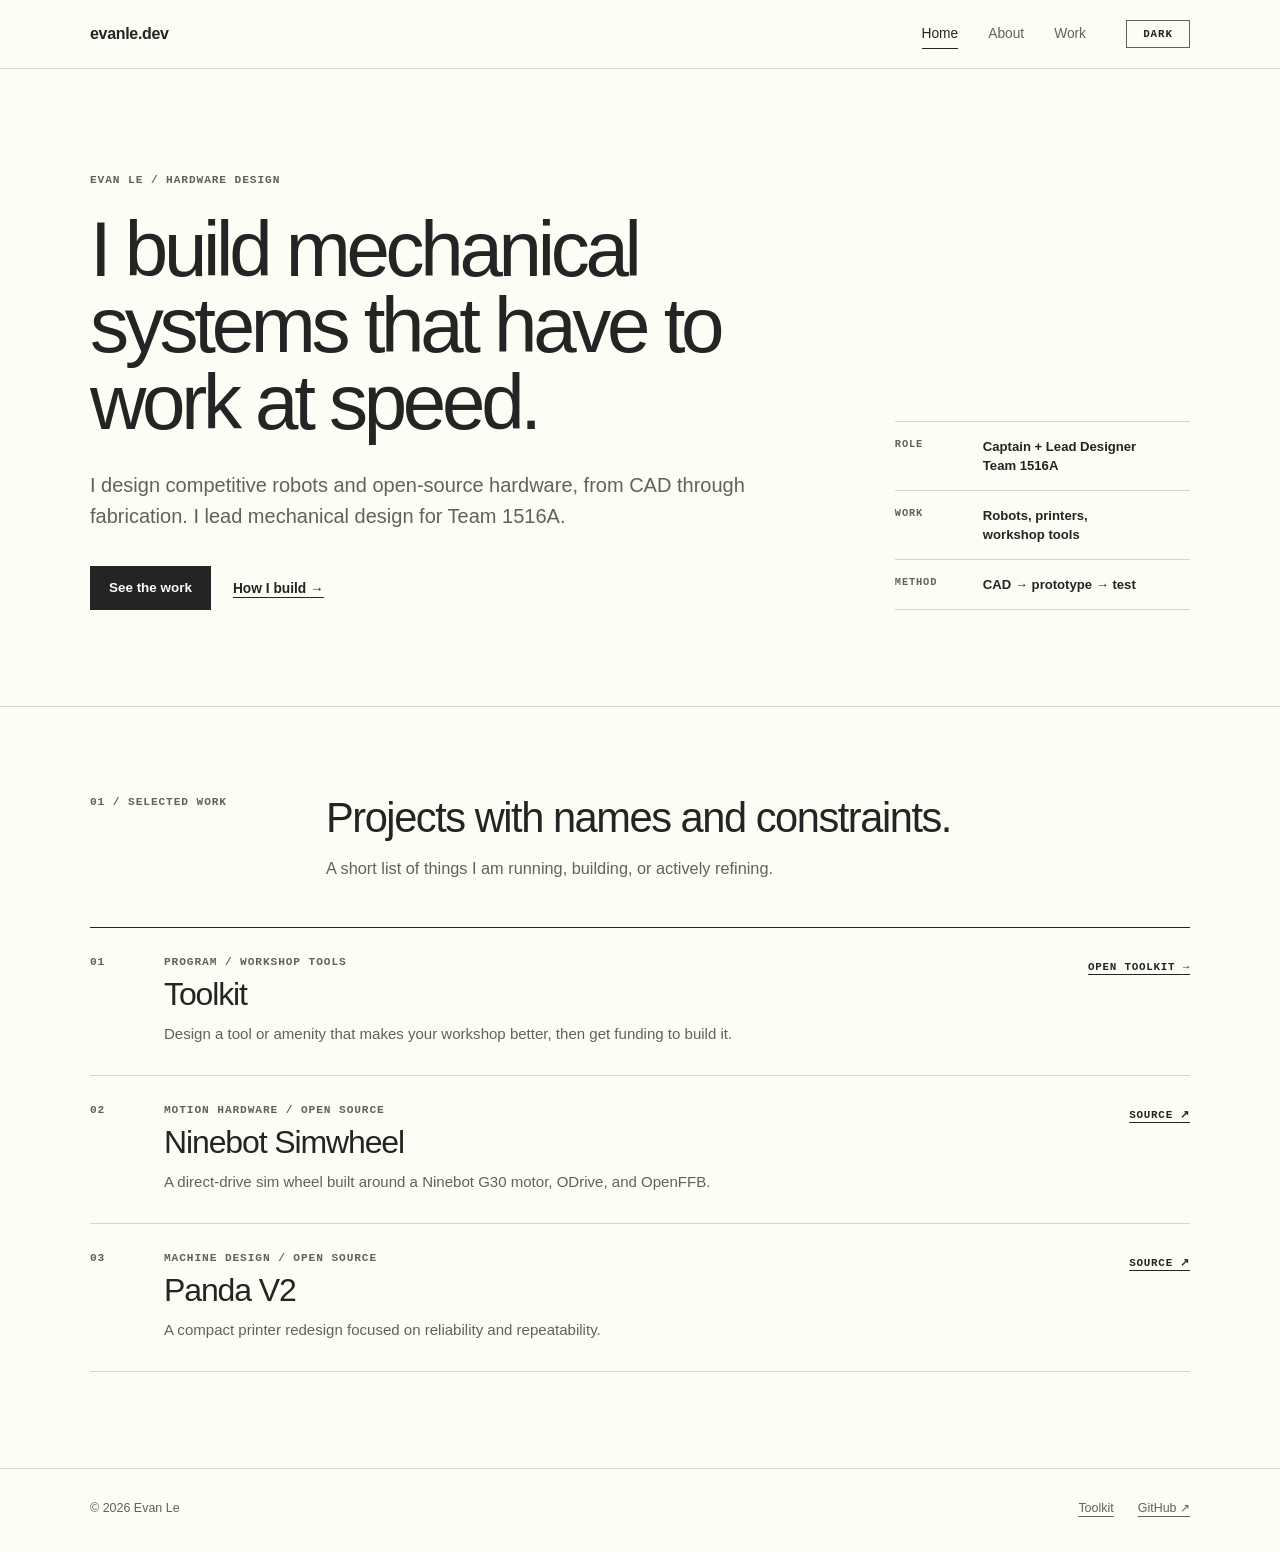
==== index.html @ 76723424 "Add Google Search Console verification tag" ====
<!DOCTYPE html>
<html lang="en">
<head>
    <meta charset="UTF-8">
    <meta name="viewport" content="width=device-width, initial-scale=1.0">
    <meta name="description" content="Evan Le designs competitive robots, open-source hardware, and machines built to work at speed.">
    <link rel="canonical" href="https://www.evanle.dev/">
    <meta property="og:type" content="website">
    <meta property="og:url" content="https://www.evanle.dev/">
    <meta property="og:title" content="Evan Le — Hardware Designer">
    <meta property="og:description" content="Evan Le designs competitive robots, open-source hardware, and machines built to work at speed.">
    <meta name="twitter:card" content="summary">
    <meta name="google-site-verification" content="cI8-tVzP51W6s22dAfChvh1UZVC5UymUAidZ-FT9Nzw">
    <title>Evan Le &mdash; Hardware Designer</title>
    <link rel="stylesheet" href="styles.css">
    <script src="theme.js"></script>
    <script type="application/ld+json">
    {
        "@context": "https://schema.org",
        "@type": "Person",
        "name": "Evan Le",
        "url": "https://www.evanle.dev/",
        "jobTitle": "Hardware Designer",
        "sameAs": ["https://github.com/lolwutboi987"]
    }
    </script>
</head>
<body class="portfolio-site">
    <a class="skip-link" href="#main-content">Skip to content</a>

    <nav class="navbar" aria-label="Primary navigation">
        <div class="nav-container">
            <a href="index.html" class="logo">evanle.dev</a>
            <ul class="nav-menu">
                <li><a href="index.html" class="active" aria-current="page">Home</a></li>
                <li><a href="about.html">About</a></li>
                <li><a href="showcase.html">Work</a></li>
            </ul>
            <button id="theme-toggle" type="button" aria-label="Dark mode" aria-pressed="false">Dark</button>
        </div>
    </nav>

    <main id="main-content">
        <section class="hero hero--home">
            <div class="container hero-grid">
                <div class="hero-copy">
                    <p class="kicker">Evan Le / Hardware design</p>
                    <h1>I build mechanical systems that have to work at speed.</h1>
                    <p class="hero-text">I design competitive robots and open-source hardware, from CAD through fabrication. I lead mechanical design for Team 1516A.</p>
                    <div class="cta-buttons">
                        <a href="showcase.html" class="btn btn-primary">See the work</a>
                        <a href="about.html" class="text-link">How I build <span aria-hidden="true">&rarr;</span></a>
                    </div>
                </div>

                <dl class="build-brief" aria-label="Current work">
                    <div>
                        <dt>Role</dt>
                        <dd>Captain + Lead Designer<br>Team 1516A</dd>
                    </div>
                    <div>
                        <dt>Work</dt>
                        <dd>Robots, printers,<br>workshop tools</dd>
                    </div>
                    <div>
                        <dt>Method</dt>
                        <dd>CAD &rarr; prototype &rarr; test</dd>
                    </div>
                </dl>
            </div>
        </section>

        <section class="site-section" aria-labelledby="selected-work-title">
            <div class="container">
                <header class="section-heading">
                    <p class="section-number">01 / Selected work</p>
                    <div>
                        <h2 id="selected-work-title">Projects with names and constraints.</h2>
                        <p>A short list of things I am running, building, or actively refining.</p>
                    </div>
                </header>

                <div class="work-list">
                    <article class="work-row">
                        <p class="work-index" aria-hidden="true">01</p>
                        <div class="work-summary">
                            <p class="work-meta">Program / Workshop tools</p>
                            <h3><a href="toolkit/">Toolkit</a></h3>
                            <p>Design a tool or amenity that makes your workshop better, then get funding to build it.</p>
                        </div>
                        <a class="project-link" href="toolkit/">Open Toolkit <span aria-hidden="true">&rarr;</span></a>
                    </article>

                    <article class="work-row">
                        <p class="work-index" aria-hidden="true">02</p>
                        <div class="work-summary">
                            <p class="work-meta">Motion hardware / Open source</p>
                            <h3><a href="https://github.com/lolwutboi987/Ninebot-Simwheel" target="_blank" rel="noopener noreferrer">Ninebot Simwheel</a></h3>
                            <p>A direct-drive sim wheel built around a Ninebot G30 motor, ODrive, and OpenFFB.</p>
                        </div>
                        <a class="project-link" href="https://github.com/lolwutboi987/Ninebot-Simwheel" target="_blank" rel="noopener noreferrer">Source <span aria-hidden="true">&nearr;</span></a>
                    </article>

                    <article class="work-row">
                        <p class="work-index" aria-hidden="true">03</p>
                        <div class="work-summary">
                            <p class="work-meta">Machine design / Open source</p>
                            <h3><a href="https://github.com/lolwutboi987/PANDA-V2" target="_blank" rel="noopener noreferrer">Panda V2</a></h3>
                            <p>A compact printer redesign focused on reliability and repeatability.</p>
                        </div>
                        <a class="project-link" href="https://github.com/lolwutboi987/PANDA-V2" target="_blank" rel="noopener noreferrer">Source <span aria-hidden="true">&nearr;</span></a>
                    </article>
                </div>
            </div>
        </section>

    </main>

    <footer class="site-footer">
        <div class="container">
            <p>&copy; 2026 Evan Le</p>
            <nav class="footer-links" aria-label="Footer navigation">
                <a href="toolkit/">Toolkit</a>
                <a href="https://github.com/lolwutboi987" target="_blank" rel="noopener noreferrer">GitHub <span aria-hidden="true">&nearr;</span></a>
            </nav>
        </div>
    </footer>
</body>
</html>
---- styles.css ----
/* Standalone tools relied on this neutral reset from the original stylesheet. */
*,
*::before,
*::after {
    margin: 0;
    padding: 0;
    box-sizing: border-box;
}

/* Portfolio styles are scoped so standalone tools can keep their own interface. */
.portfolio-site {
    --page-bg: #fdfdf5;
    --ink: #242424;
    --muted: #62625c;
    --rule: #d6d6ca;
    --panel: #f4f4e9;
    --inverse: #fdfdf5;
}

[data-theme="dark"] .portfolio-site {
    --page-bg: #242424;
    --ink: #fdfdf5;
    --muted: #b8b8b0;
    --rule: #4b4b47;
    --panel: #2d2d2b;
    --inverse: #242424;
}

.portfolio-site,
.portfolio-site *,
.portfolio-site *::before,
.portfolio-site *::after {
    box-sizing: border-box;
}

body.portfolio-site {
    min-height: 100vh;
    margin: 0;
    display: flex;
    flex-direction: column;
    color: var(--ink);
    background: var(--page-bg);
    font-family: "Helvetica Neue", Arial, sans-serif;
    font-size: 16px;
    line-height: 1.55;
    text-rendering: optimizeLegibility;
    transition: color 140ms linear, background-color 140ms linear;
}

.portfolio-site main {
    flex: 1;
}

.portfolio-site h1,
.portfolio-site h2,
.portfolio-site h3,
.portfolio-site p,
.portfolio-site dl,
.portfolio-site dd {
    margin: 0;
}

.portfolio-site ul {
    margin: 0;
    padding: 0;
}

.portfolio-site a {
    color: inherit;
}

.portfolio-site a:focus-visible,
.portfolio-site button:focus-visible {
    outline: 2px solid var(--ink);
    outline-offset: 4px;
}

.portfolio-site ::selection {
    color: var(--page-bg);
    background: var(--ink);
}

.portfolio-site .container,
.portfolio-site .nav-container {
    width: min(100% - 64px, 1100px);
    margin-inline: auto;
}

.portfolio-site .skip-link {
    position: fixed;
    top: 10px;
    left: 10px;
    z-index: 2000;
    padding: 8px 12px;
    color: var(--page-bg);
    background: var(--ink);
    font: 700 0.75rem/1.2 ui-monospace, "SFMono-Regular", Consolas, monospace;
    text-transform: uppercase;
    text-decoration: none;
    letter-spacing: 0.06em;
    transform: translateY(-150%);
}

.portfolio-site .skip-link:focus {
    transform: translateY(0);
}

.portfolio-site .navbar {
    position: sticky;
    top: 0;
    z-index: 1000;
    color: var(--ink);
    background: var(--page-bg);
    border-bottom: 1px solid var(--rule);
    transition: color 140ms linear, background-color 140ms linear, border-color 140ms linear;
}

.portfolio-site .nav-container {
    min-height: 68px;
    display: grid;
    grid-template-columns: 1fr auto auto;
    align-items: center;
    gap: 40px;
}

.portfolio-site .logo {
    width: max-content;
    font-size: 1rem;
    font-weight: 700;
    letter-spacing: -0.02em;
    text-decoration: none;
}

.portfolio-site .nav-menu {
    display: flex;
    align-items: center;
    gap: 30px;
    list-style: none;
}

.portfolio-site .nav-menu a {
    display: block;
    padding: 4px 0;
    color: var(--muted);
    font-size: 0.86rem;
    text-decoration: none;
    border-bottom: 1px solid transparent;
    transition: color 120ms linear, border-color 120ms linear;
}

.portfolio-site .nav-menu a:hover,
.portfolio-site .nav-menu a.active {
    color: var(--ink);
    border-color: var(--ink);
}

.portfolio-site #theme-toggle {
    min-width: 64px;
    padding: 8px 10px;
    color: var(--ink);
    background: transparent;
    border: 1px solid var(--muted);
    border-radius: 0;
    cursor: pointer;
    font: 700 0.68rem/1 ui-monospace, "SFMono-Regular", Consolas, monospace;
    letter-spacing: 0.08em;
    text-transform: uppercase;
    transition: color 120ms linear, background-color 120ms linear, border-color 120ms linear;
}

.portfolio-site #theme-toggle:hover {
    background: var(--panel);
    border-color: var(--ink);
}

.portfolio-site #theme-toggle[aria-pressed="true"] {
    color: var(--inverse);
    background: var(--ink);
    border-color: var(--ink);
}

.portfolio-site .hero {
    border-bottom: 1px solid var(--rule);
}

.portfolio-site .hero--home {
    padding: 104px 0 96px;
}

.portfolio-site .hero--page {
    padding: 76px 0 70px;
}

.portfolio-site .hero-grid {
    display: grid;
    grid-template-columns: minmax(0, 1.7fr) minmax(250px, 0.7fr);
    align-items: end;
    gap: 88px;
}

.portfolio-site .kicker,
.portfolio-site .section-number,
.portfolio-site .work-index,
.portfolio-site .work-meta {
    color: var(--muted);
    font-family: ui-monospace, "SFMono-Regular", Consolas, monospace;
    font-size: 0.7rem;
    font-weight: 700;
    line-height: 1.4;
    letter-spacing: 0.08em;
    text-transform: uppercase;
}

.portfolio-site .kicker {
    margin-bottom: 22px;
}

.portfolio-site .hero h1 {
    max-width: 900px;
    font-size: clamp(2.8rem, 6.1vw, 5.3rem);
    font-weight: 500;
    line-height: 0.98;
    letter-spacing: -0.055em;
}

.portfolio-site .hero--page h1 {
    max-width: 820px;
    font-size: clamp(2.7rem, 5.2vw, 4.6rem);
}

.portfolio-site .hero-text {
    max-width: 690px;
    margin-top: 30px;
    color: var(--muted);
    font-size: clamp(1.04rem, 1.8vw, 1.25rem);
    line-height: 1.55;
}

.portfolio-site .cta-buttons {
    margin-top: 34px;
    display: flex;
    flex-wrap: wrap;
    align-items: center;
    gap: 22px;
}

.portfolio-site .btn {
    display: inline-flex;
    min-height: 44px;
    align-items: center;
    justify-content: center;
    padding: 10px 18px;
    border: 1px solid var(--ink);
    border-radius: 0;
    font-size: 0.84rem;
    font-weight: 700;
    text-decoration: none;
    transition: color 120ms linear, background-color 120ms linear;
}

.portfolio-site .btn-primary {
    color: var(--inverse);
    background: var(--ink);
}

.portfolio-site .btn-primary:hover {
    color: var(--ink);
    background: transparent;
}

.portfolio-site .text-link,
.portfolio-site .project-link {
    width: max-content;
    font-weight: 700;
    text-underline-offset: 4px;
}

.portfolio-site .text-link {
    font-size: 0.86rem;
}

.portfolio-site .build-brief {
    border-top: 1px solid var(--rule);
}

.portfolio-site .build-brief > div {
    display: grid;
    grid-template-columns: 70px 1fr;
    gap: 18px;
    padding: 15px 0;
    border-bottom: 1px solid var(--rule);
}

.portfolio-site .build-brief dt {
    color: var(--muted);
    font: 700 0.65rem/1.5 ui-monospace, "SFMono-Regular", Consolas, monospace;
    letter-spacing: 0.08em;
    text-transform: uppercase;
}

.portfolio-site .build-brief dd {
    font-size: 0.82rem;
    font-weight: 700;
    line-height: 1.45;
}

.portfolio-site .site-section {
    padding: 88px 0 96px;
    border-bottom: 1px solid var(--rule);
}

.portfolio-site .site-section--compact {
    padding-block: 64px 70px;
}

.portfolio-site .section-heading,
.portfolio-site .content-grid {
    display: grid;
    grid-template-columns: 180px minmax(0, 1fr);
    gap: 56px;
}

.portfolio-site .section-heading {
    align-items: start;
    margin-bottom: 46px;
}

.portfolio-site .section-heading--compact {
    margin-bottom: 26px;
}

.portfolio-site .section-heading h2,
.portfolio-site .content-grid h2 {
    max-width: 720px;
    font-size: clamp(1.8rem, 3.5vw, 2.6rem);
    font-weight: 500;
    line-height: 1.12;
    letter-spacing: -0.035em;
}

.portfolio-site .section-heading p:not(.section-number),
.portfolio-site .prose-block p,
.portfolio-site .empty-state p {
    max-width: 680px;
    color: var(--muted);
    font-size: 1.02rem;
}

.portfolio-site .section-heading h2 + p,
.portfolio-site .prose-block h2 + p,
.portfolio-site .empty-state h2 + p {
    margin-top: 14px;
}

.portfolio-site .section-heading .text-link,
.portfolio-site .empty-state .text-link {
    display: inline-block;
    margin-top: 24px;
}

.portfolio-site .work-list {
    border-top: 1px solid var(--ink);
}

.portfolio-site .work-row {
    min-height: 148px;
    padding: 27px 0 28px;
    display: grid;
    grid-template-columns: 48px minmax(0, 1fr) auto;
    align-items: start;
    gap: 26px;
    border-bottom: 1px solid var(--rule);
}

.portfolio-site .work-summary h3 {
    margin-top: 5px;
    font-size: clamp(1.45rem, 2.8vw, 2rem);
    font-weight: 500;
    line-height: 1.15;
    letter-spacing: -0.035em;
}

.portfolio-site .work-summary h3 a {
    text-decoration: none;
}

.portfolio-site .work-summary h3 a:hover {
    text-decoration: underline;
    text-decoration-thickness: 1px;
    text-underline-offset: 5px;
}

.portfolio-site .work-summary > p:last-child {
    max-width: 650px;
    margin-top: 9px;
    color: var(--muted);
    font-size: 0.94rem;
}

.portfolio-site .project-link {
    margin-top: 4px;
    font-family: ui-monospace, "SFMono-Regular", Consolas, monospace;
    font-size: 0.68rem;
    letter-spacing: 0.07em;
    text-transform: uppercase;
}

.portfolio-site .index-footer {
    margin-top: 30px;
    text-align: right;
}

.portfolio-site .prose-block p + p {
    margin-top: 18px;
}

.portfolio-site .capability-list {
    margin-top: 28px;
    border-top: 1px solid var(--ink);
}

.portfolio-site .capability-list > div {
    padding: 20px 0;
    display: grid;
    grid-template-columns: minmax(180px, 0.8fr) minmax(0, 1fr);
    gap: 36px;
    border-bottom: 1px solid var(--rule);
}

.portfolio-site .capability-list dt {
    font-size: 0.9rem;
    font-weight: 700;
}

.portfolio-site .capability-list dt span {
    margin-right: 12px;
    color: var(--muted);
    font: 700 0.65rem/1 ui-monospace, "SFMono-Regular", Consolas, monospace;
}

.portfolio-site .capability-list dd {
    color: var(--muted);
    font-size: 0.93rem;
}

.portfolio-site .empty-state {
    max-width: 720px;
    padding: 30px 0 36px;
    border-top: 1px solid var(--ink);
    border-bottom: 1px solid var(--rule);
}

.portfolio-site .site-footer {
    padding: 30px 0 34px;
}

.portfolio-site .site-footer .container {
    display: flex;
    align-items: center;
    justify-content: space-between;
    gap: 24px;
}

.portfolio-site .site-footer p,
.portfolio-site .footer-links a {
    color: var(--muted);
    font-size: 0.78rem;
}

.portfolio-site .footer-links {
    display: flex;
    gap: 24px;
}

.portfolio-site .footer-links a {
    text-underline-offset: 4px;
}

@media (max-width: 760px) {
    .portfolio-site .container,
    .portfolio-site .nav-container {
        width: min(100% - 40px, 1100px);
    }

    .portfolio-site .nav-container {
        min-height: 0;
        grid-template-columns: 1fr auto;
        gap: 0;
    }

    .portfolio-site .logo,
    .portfolio-site #theme-toggle {
        margin-block: 15px;
    }

    .portfolio-site .nav-menu {
        grid-column: 1 / -1;
        order: 3;
        display: grid;
        grid-template-columns: repeat(3, 1fr);
        gap: 0;
        width: 100%;
        border-top: 1px solid var(--rule);
    }

    .portfolio-site .nav-menu li {
        text-align: center;
    }

    .portfolio-site .nav-menu a {
        padding: 11px 2px 10px;
        font-size: 0.76rem;
        border-bottom: 2px solid transparent;
    }

    .portfolio-site .hero--home,
    .portfolio-site .hero--page {
        padding: 58px 0 60px;
    }

    .portfolio-site .hero-grid {
        grid-template-columns: 1fr;
        gap: 50px;
    }

    .portfolio-site .hero h1,
    .portfolio-site .hero--page h1 {
        font-size: clamp(2.5rem, 12.3vw, 4rem);
        line-height: 1;
    }

    .portfolio-site .hero-text {
        margin-top: 24px;
        font-size: 1.03rem;
    }

    .portfolio-site .build-brief {
        max-width: 420px;
    }

    .portfolio-site .site-section,
    .portfolio-site .site-section--compact {
        padding: 56px 0 62px;
    }

    .portfolio-site .section-heading,
    .portfolio-site .content-grid {
        grid-template-columns: 1fr;
        gap: 22px;
    }

    .portfolio-site .section-heading {
        margin-bottom: 34px;
    }

    .portfolio-site .section-heading--compact {
        margin-bottom: 22px;
    }

    .portfolio-site .work-row {
        grid-template-columns: 30px minmax(0, 1fr);
        gap: 14px;
    }

    .portfolio-site .work-row .project-link {
        grid-column: 2;
        margin-top: 10px;
    }

    .portfolio-site .capability-list > div {
        grid-template-columns: 1fr;
        gap: 8px;
    }

    .portfolio-site .index-footer {
        text-align: left;
    }
}

@media (max-width: 420px) {
    .portfolio-site .container,
    .portfolio-site .nav-container {
        width: min(100% - 32px, 1100px);
    }

    .portfolio-site .nav-menu a {
        font-size: 0.7rem;
    }

    .portfolio-site .cta-buttons {
        align-items: flex-start;
        flex-direction: column;
    }

    .portfolio-site .site-footer .container {
        align-items: flex-start;
        flex-direction: column;
    }
}

@media (prefers-reduced-motion: reduce) {
    body.portfolio-site,
    .portfolio-site .navbar,
    .portfolio-site .nav-menu a,
    .portfolio-site #theme-toggle,
    .portfolio-site .btn,
    .portfolio-site .work-row {
        transition: none;
    }
}
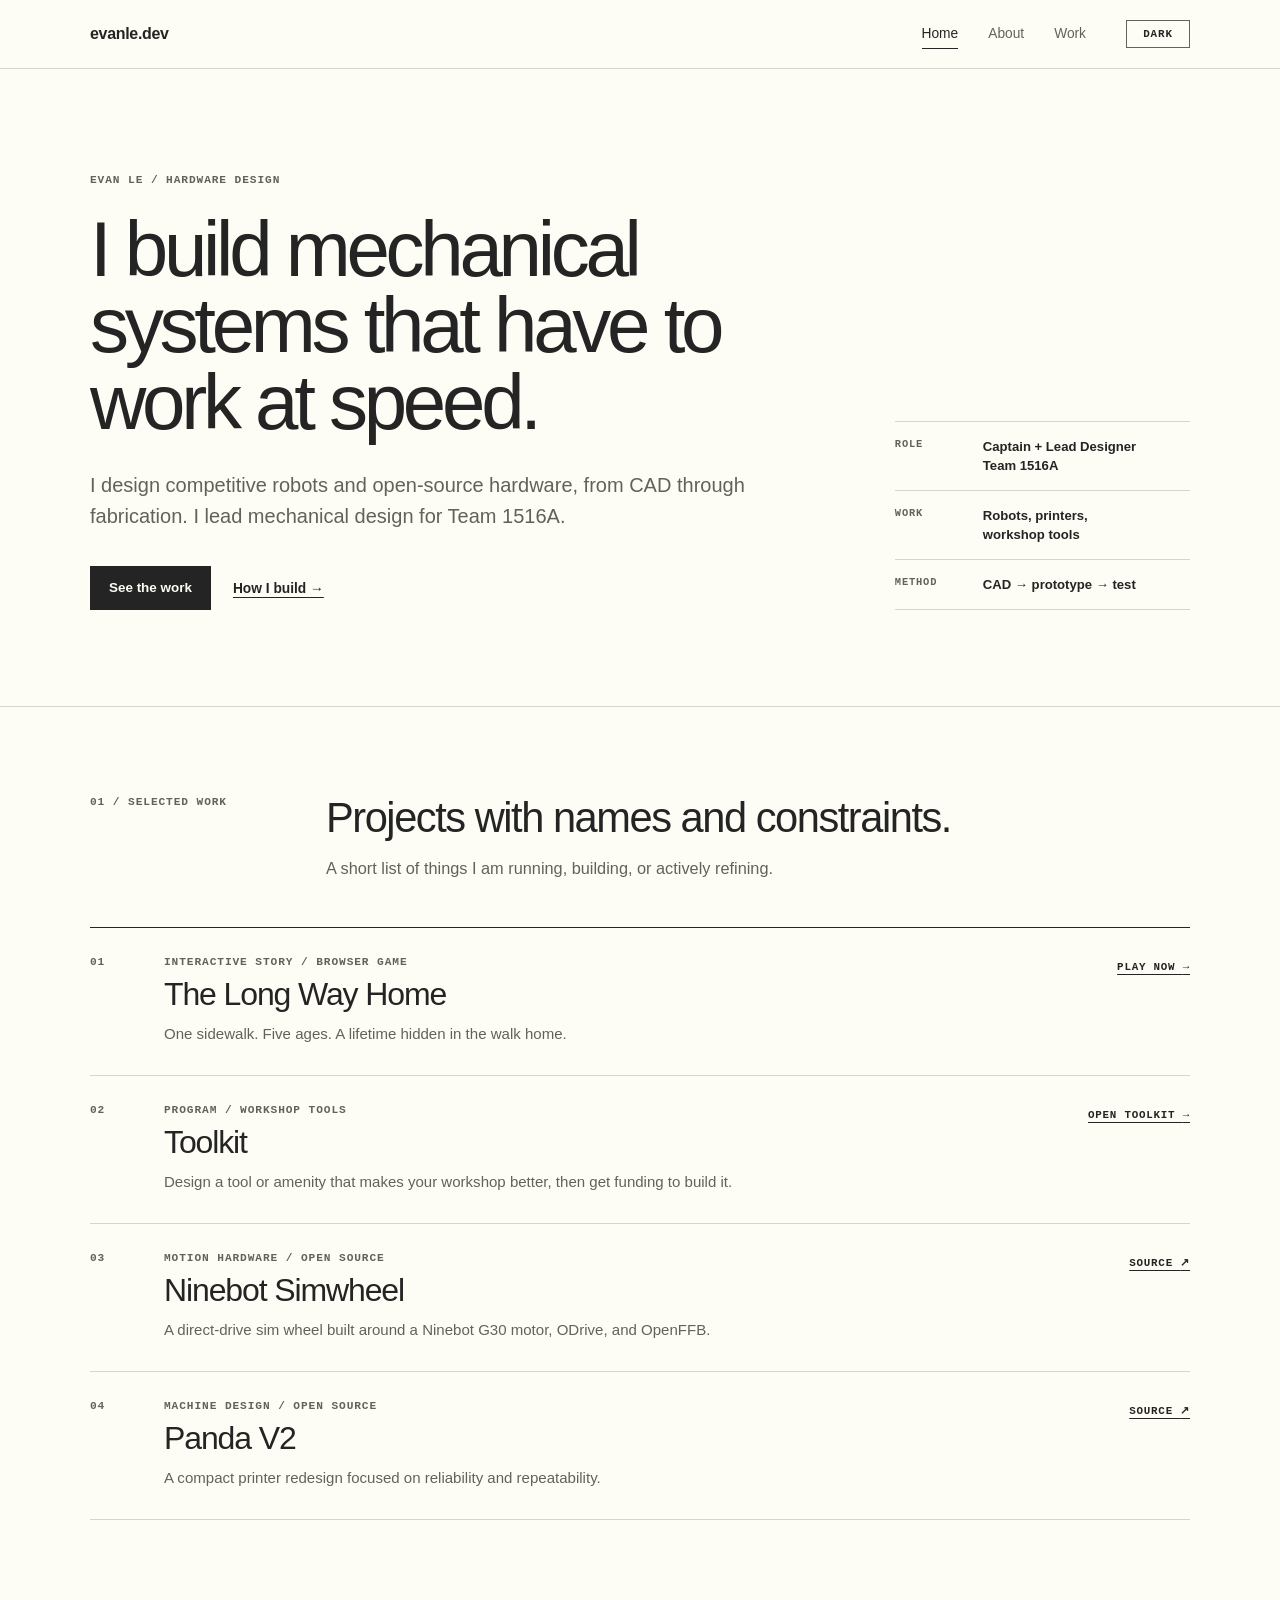
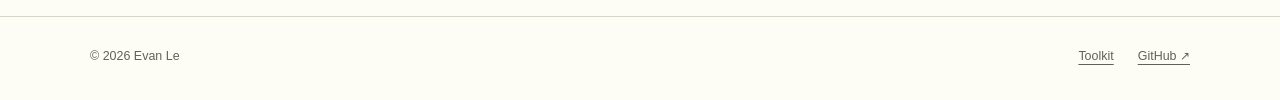
==== commit 2681dbf1: "Add The Long Way Home interactive story" ====
--- a/index.html
+++ b/index.html
@@ -84,6 +84,16 @@
                     <article class="work-row">
                         <p class="work-index" aria-hidden="true">01</p>
                         <div class="work-summary">
+                            <p class="work-meta">Interactive story / Browser game</p>
+                            <h3><a href="walk/">The Long Way Home</a></h3>
+                            <p>One sidewalk. Five ages. A lifetime hidden in the walk home.</p>
+                        </div>
+                        <a class="project-link" href="walk/">Play now <span aria-hidden="true">&rarr;</span></a>
+                    </article>
+
+                    <article class="work-row">
+                        <p class="work-index" aria-hidden="true">02</p>
+                        <div class="work-summary">
                             <p class="work-meta">Program / Workshop tools</p>
                             <h3><a href="toolkit/">Toolkit</a></h3>
                             <p>Design a tool or amenity that makes your workshop better, then get funding to build it.</p>
@@ -92,7 +102,7 @@
                     </article>
 
                     <article class="work-row">
-                        <p class="work-index" aria-hidden="true">02</p>
+                        <p class="work-index" aria-hidden="true">03</p>
                         <div class="work-summary">
                             <p class="work-meta">Motion hardware / Open source</p>
                             <h3><a href="https://github.com/lolwutboi987/Ninebot-Simwheel" target="_blank" rel="noopener noreferrer">Ninebot Simwheel</a></h3>
@@ -102,7 +112,7 @@
                     </article>
 
                     <article class="work-row">
-                        <p class="work-index" aria-hidden="true">03</p>
+                        <p class="work-index" aria-hidden="true">04</p>
                         <div class="work-summary">
                             <p class="work-meta">Machine design / Open source</p>
                             <h3><a href="https://github.com/lolwutboi987/PANDA-V2" target="_blank" rel="noopener noreferrer">Panda V2</a></h3>
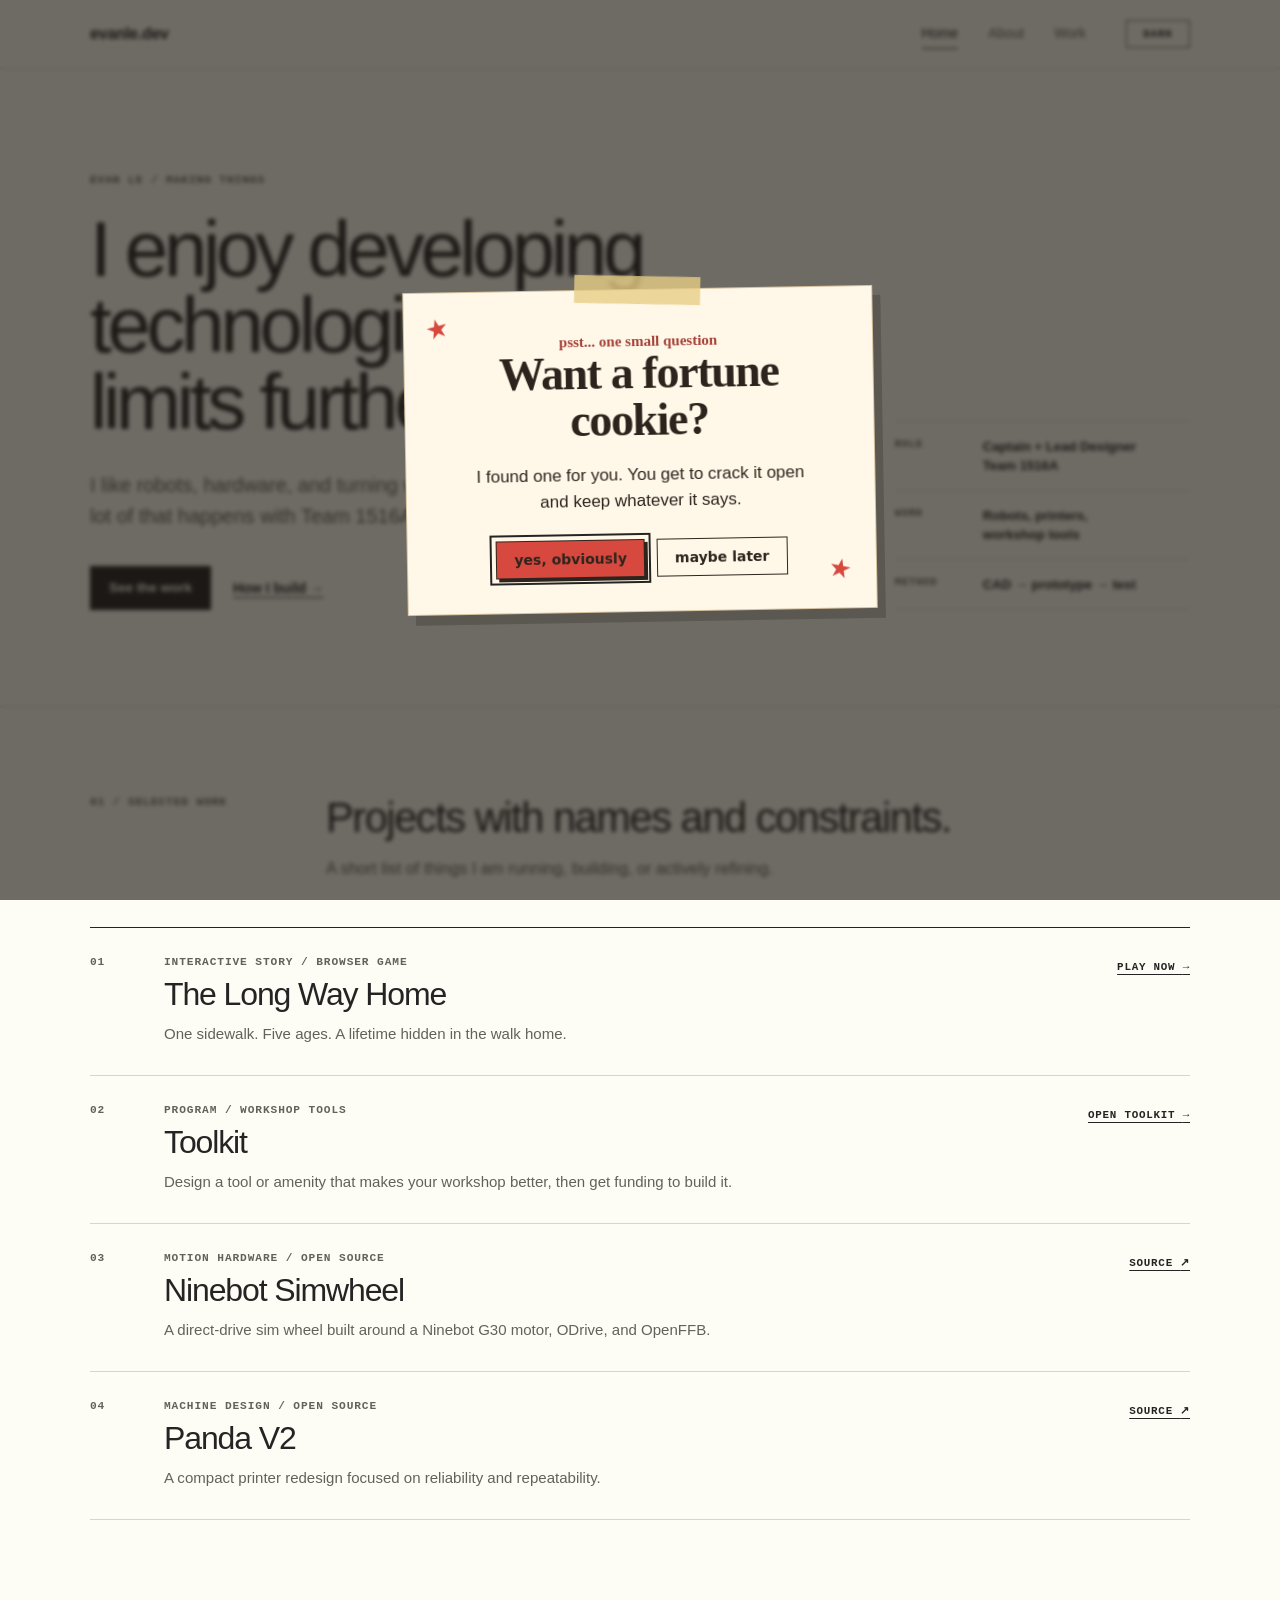
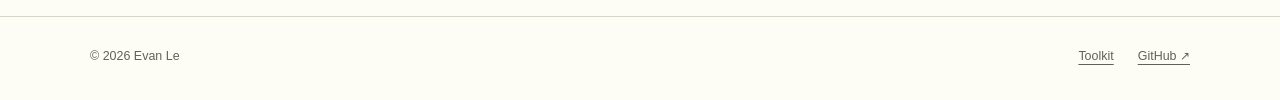
==== commit 27597366: "Add scrapbook fortune cookie" ====
--- a/index.html
+++ b/index.html
@@ -3,17 +3,19 @@
 <head>
     <meta charset="UTF-8">
     <meta name="viewport" content="width=device-width, initial-scale=1.0">
-    <meta name="description" content="Evan Le designs competitive robots, open-source hardware, and machines built to work at speed.">
+    <meta name="description" content="Evan Le enjoys developing technologies, building robots, and seeing how far an idea can go.">
     <link rel="canonical" href="https://www.evanle.dev/">
     <meta property="og:type" content="website">
     <meta property="og:url" content="https://www.evanle.dev/">
     <meta property="og:title" content="Evan Le — Hardware Designer">
-    <meta property="og:description" content="Evan Le designs competitive robots, open-source hardware, and machines built to work at speed.">
+    <meta property="og:description" content="Evan Le enjoys developing technologies, building robots, and seeing how far an idea can go.">
     <meta name="twitter:card" content="summary">
     <meta name="google-site-verification" content="cI8-tVzP51W6s22dAfChvh1UZVC5UymUAidZ-FT9Nzw">
     <title>Evan Le &mdash; Hardware Designer</title>
     <link rel="stylesheet" href="styles.css">
+    <link rel="stylesheet" href="fortune-invite.css">
     <script src="theme.js"></script>
+    <script src="fortune-invite.js" defer></script>
     <script type="application/ld+json">
     {
         "@context": "https://schema.org",
@@ -44,9 +46,9 @@
         <section class="hero hero--home">
             <div class="container hero-grid">
                 <div class="hero-copy">
-                    <p class="kicker">Evan Le / Hardware design</p>
-                    <h1>I build mechanical systems that have to work at speed.</h1>
-                    <p class="hero-text">I design competitive robots and open-source hardware, from CAD through fabrication. I lead mechanical design for Team 1516A.</p>
+                    <p class="kicker">Evan Le / making things</p>
+                    <h1>I enjoy developing technologies that push limits further.</h1>
+                    <p class="hero-text">I like robots, hardware, and turning weird ideas into real things. Right now, a lot of that happens with Team 1516A.</p>
                     <div class="cta-buttons">
                         <a href="showcase.html" class="btn btn-primary">See the work</a>
                         <a href="about.html" class="text-link">How I build <span aria-hidden="true">&rarr;</span></a>
@@ -135,5 +137,18 @@
             </nav>
         </div>
     </footer>
+
+    <dialog class="fortune-invite" id="fortune-invite" aria-labelledby="fortune-invite-title">
+        <form method="dialog" class="fortune-invite__card">
+            <span class="fortune-invite__tape" aria-hidden="true"></span>
+            <p class="fortune-invite__scribble">psst... one small question</p>
+            <h2 id="fortune-invite-title">Want a fortune cookie?</h2>
+            <p>I found one for you. You get to crack it open and keep whatever it says.</p>
+            <div class="fortune-invite__actions">
+                <a class="fortune-invite__yes" href="cookie/">yes, obviously</a>
+                <button class="fortune-invite__no" value="no">maybe later</button>
+            </div>
+        </form>
+    </dialog>
 </body>
 </html>
--- a/fortune-invite.css
+++ b/fortune-invite.css
@@ -0,0 +1,19 @@
+.fortune-invite { width: min(92vw, 470px); margin: auto; padding: 0; border: 0; overflow: visible; background: transparent; color: #2d241d; }
+.fortune-invite::backdrop { background: rgba(23, 18, 14, 0.62); backdrop-filter: blur(2px); }
+.fortune-invite__card { position: relative; padding: 42px 38px 34px; border: 1px solid #d6c29f; background: #fff8e9; box-shadow: 8px 10px 0 rgba(29, 23, 17, 0.24); transform: rotate(-1deg); text-align: center; }
+.fortune-invite__card::before, .fortune-invite__card::after { position: absolute; content: "★"; color: #d7493e; font-size: 26px; }
+.fortune-invite__card::before { top: 15px; left: 22px; transform: rotate(-14deg); }
+.fortune-invite__card::after { right: 24px; bottom: 18px; transform: rotate(12deg); }
+.fortune-invite__tape { position: absolute; width: 126px; height: 28px; top: -14px; left: 50%; background: rgba(231, 206, 133, 0.78); transform: translateX(-50%) rotate(2deg); }
+.fortune-invite__scribble { margin: 0 0 8px; color: #a54138; font: 700 15px/1.2 "Comic Sans MS", "Segoe Print", cursive; }
+.fortune-invite h2 { margin: 0; font: 700 clamp(30px, 7vw, 46px)/1.02 Georgia, serif; letter-spacing: -0.03em; }
+.fortune-invite__card > p:not(.fortune-invite__scribble) { max-width: 350px; margin: 18px auto 24px; font-size: 17px; line-height: 1.55; }
+.fortune-invite__actions { display: flex; flex-wrap: wrap; justify-content: center; gap: 12px; }
+.fortune-invite__yes, .fortune-invite__no { border: 1px solid #2d241d; padding: 11px 17px; font: 700 14px/1 system-ui, sans-serif; cursor: pointer; }
+.fortune-invite__yes { background: #d7493e; color: #fffaf0; text-decoration: none; box-shadow: 3px 3px 0 #2d241d; }
+.fortune-invite__no { background: transparent; color: #2d241d; }
+@media (max-width: 520px) { .fortune-invite__card { padding: 38px 24px 28px; } }
+@media (prefers-reduced-motion: no-preference) {
+    .fortune-invite[open] .fortune-invite__card { animation: fortune-note-in 360ms ease-out both; }
+    @keyframes fortune-note-in { from { opacity: 0; transform: translateY(14px) rotate(-3deg) scale(0.96); } to { opacity: 1; transform: translateY(0) rotate(-1deg) scale(1); } }
+}
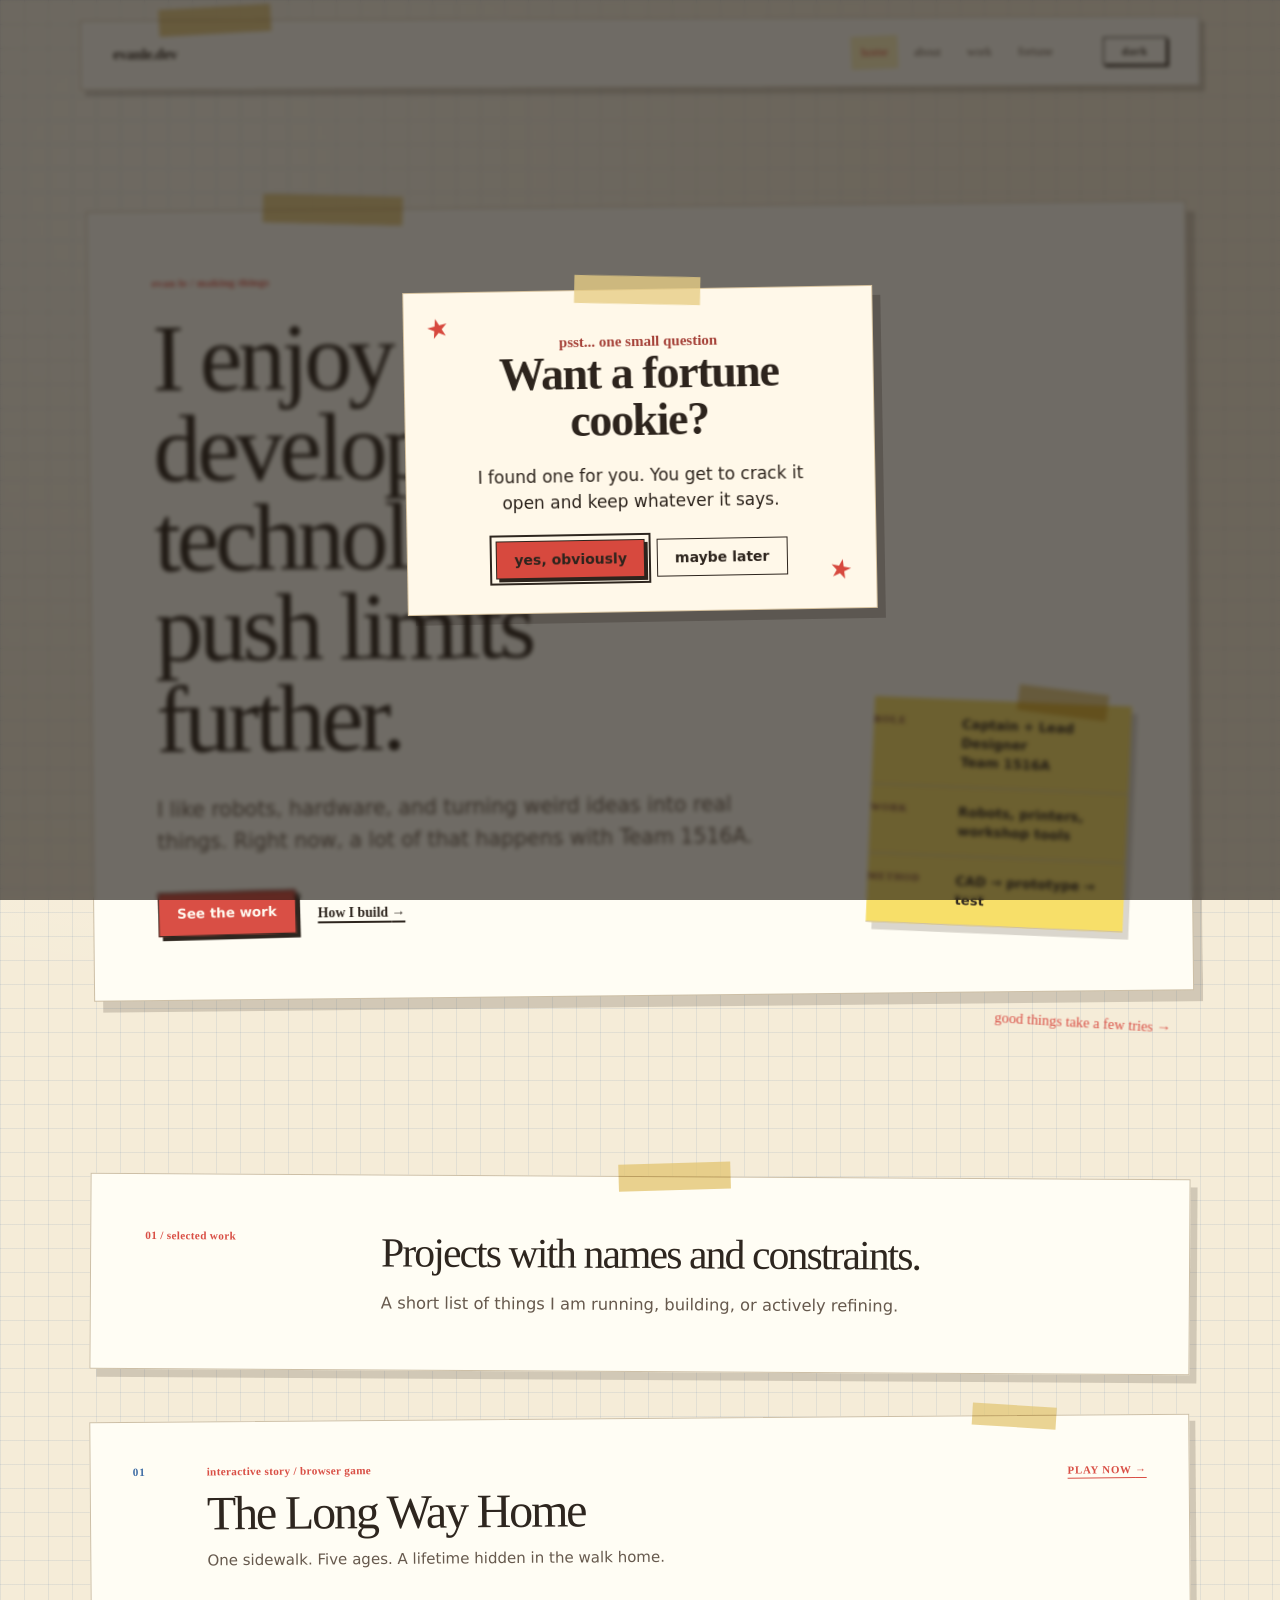
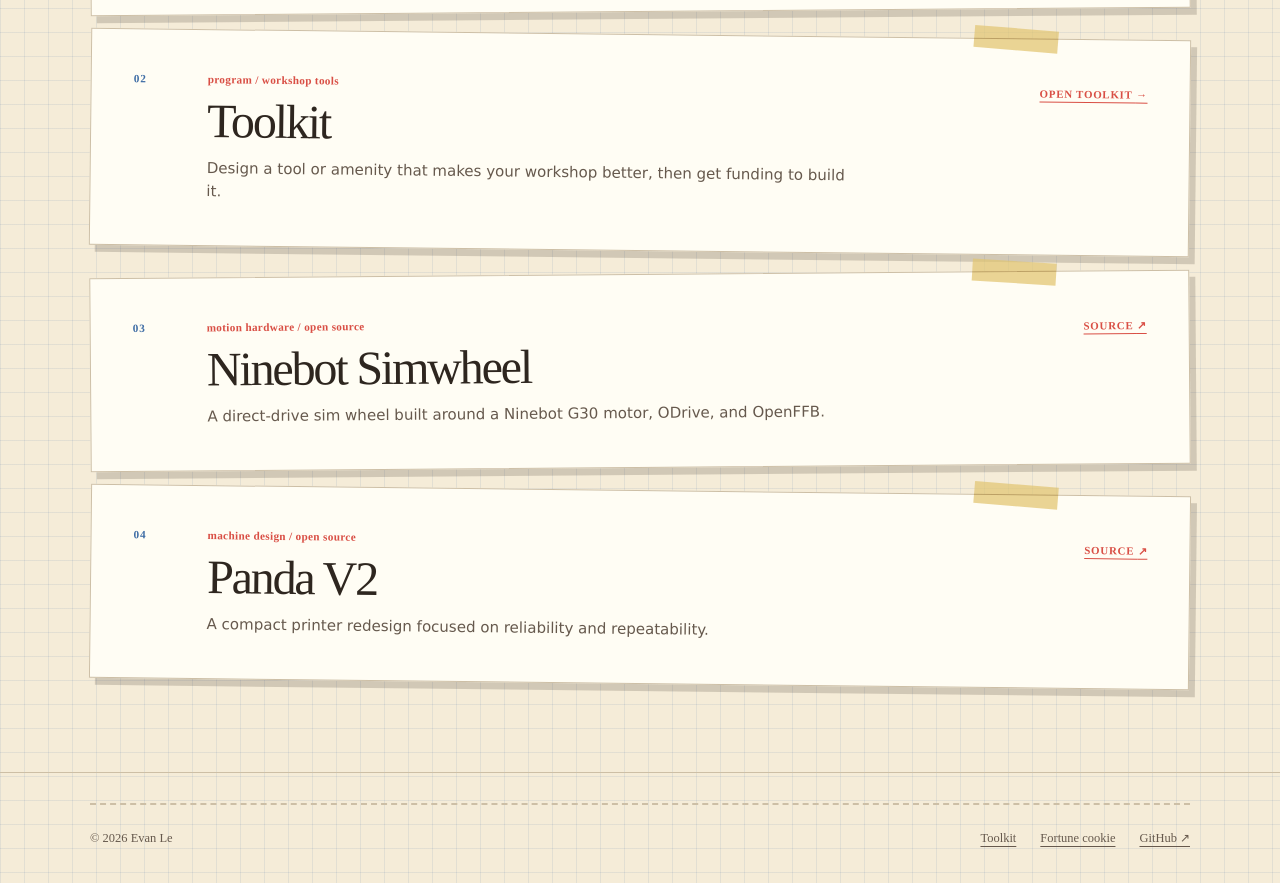
==== commit 338f2ced: "Theme personal site as fortune scrapbook" ====
--- a/index.html
+++ b/index.html
@@ -13,6 +13,7 @@
     <meta name="google-site-verification" content="cI8-tVzP51W6s22dAfChvh1UZVC5UymUAidZ-FT9Nzw">
     <title>Evan Le &mdash; Hardware Designer</title>
     <link rel="stylesheet" href="styles.css">
+    <link rel="stylesheet" href="fortune-theme.css">
     <link rel="stylesheet" href="fortune-invite.css">
     <script src="theme.js"></script>
     <script src="fortune-invite.js" defer></script>
@@ -37,6 +38,7 @@
                 <li><a href="index.html" class="active" aria-current="page">Home</a></li>
                 <li><a href="about.html">About</a></li>
                 <li><a href="showcase.html">Work</a></li>
+                <li><a href="cookie/">Fortune</a></li>
             </ul>
             <button id="theme-toggle" type="button" aria-label="Dark mode" aria-pressed="false">Dark</button>
         </div>
@@ -133,6 +135,7 @@
             <p>&copy; 2026 Evan Le</p>
             <nav class="footer-links" aria-label="Footer navigation">
                 <a href="toolkit/">Toolkit</a>
+                <a href="cookie/">Fortune cookie</a>
                 <a href="https://github.com/lolwutboi987" target="_blank" rel="noopener noreferrer">GitHub <span aria-hidden="true">&nearr;</span></a>
             </nav>
         </div>
--- a/fortune-theme.css
+++ b/fortune-theme.css
@@ -0,0 +1,266 @@
+/* The personal-site scrapbook layer. Standalone project pages keep their own styles. */
+.portfolio-site {
+    --page-bg: #f5ecd8;
+    --ink: #2e261f;
+    --muted: #66594d;
+    --rule: #cdbfa6;
+    --panel: #fffdf4;
+    --inverse: #fffaf0;
+    --fortune-red: #d94f45;
+    --fortune-blue: #3f6da5;
+    --fortune-yellow: #f7df69;
+    --paper-shadow: rgba(51, 40, 30, 0.18);
+}
+
+[data-theme="dark"] .portfolio-site {
+    --page-bg: #25211e;
+    --ink: #f5ecd8;
+    --muted: #cbbfae;
+    --rule: #6a5e51;
+    --panel: #38312b;
+    --inverse: #fffaf0;
+    --fortune-red: #ed746a;
+    --fortune-blue: #81a5cf;
+    --fortune-yellow: #d6bb55;
+    --paper-shadow: rgba(0, 0, 0, 0.34);
+}
+
+body.portfolio-site {
+    background-color: var(--page-bg);
+    background-image:
+        linear-gradient(color-mix(in srgb, var(--fortune-blue) 10%, transparent) 1px, transparent 1px),
+        linear-gradient(90deg, color-mix(in srgb, var(--fortune-blue) 10%, transparent) 1px, transparent 1px),
+        radial-gradient(circle at 14% 7%, color-mix(in srgb, var(--panel) 70%, transparent), transparent 32%);
+    background-size: 24px 24px, 24px 24px, 100% 100%;
+    font-family: "Trebuchet MS", system-ui, sans-serif;
+}
+
+.portfolio-site .navbar {
+    position: relative;
+    margin: 18px auto 0;
+    width: min(100% - 32px, 1120px);
+    color: var(--ink);
+    background: var(--panel);
+    border: 1px solid var(--rule);
+    box-shadow: 5px 6px 0 var(--paper-shadow);
+    transform: rotate(-0.25deg);
+}
+
+.portfolio-site .navbar::before {
+    position: absolute;
+    z-index: 2;
+    top: -14px;
+    left: 7%;
+    width: 112px;
+    height: 27px;
+    content: "";
+    background: rgba(226, 197, 113, 0.78);
+    transform: rotate(-3deg);
+    mix-blend-mode: multiply;
+}
+
+.portfolio-site .logo {
+    font-family: "Comic Sans MS", "Segoe Print", cursive;
+    font-size: 0.94rem;
+    text-transform: none;
+    letter-spacing: -0.02em;
+}
+
+.portfolio-site .nav-menu { gap: 6px; }
+.portfolio-site .nav-menu a {
+    padding: 7px 10px;
+    border-bottom: 0;
+    font-family: "Comic Sans MS", "Segoe Print", cursive;
+    font-size: 0.76rem;
+    text-transform: lowercase;
+    letter-spacing: 0;
+}
+.portfolio-site .nav-menu a:hover,
+.portfolio-site .nav-menu a.active {
+    color: var(--fortune-red);
+    background: color-mix(in srgb, var(--fortune-yellow) 40%, transparent);
+    transform: rotate(-2deg);
+}
+
+.portfolio-site #theme-toggle {
+    color: var(--ink);
+    background: transparent;
+    border: 1px solid var(--ink);
+    font-family: "Comic Sans MS", "Segoe Print", cursive;
+    text-transform: lowercase;
+    box-shadow: 2px 2px 0 var(--ink);
+}
+
+.portfolio-site .hero {
+    border: 0;
+    padding-top: clamp(64px, 10vw, 118px);
+    padding-bottom: clamp(52px, 8vw, 92px);
+}
+
+.portfolio-site .hero .container {
+    position: relative;
+}
+
+.portfolio-site .hero .container::before,
+.portfolio-site .hero .container::after {
+    position: absolute;
+    z-index: -1;
+    color: var(--fortune-red);
+    font-family: "Comic Sans MS", "Segoe Print", cursive;
+}
+.portfolio-site .hero .container::before { content: "✦"; top: -42px; left: -24px; font-size: 3rem; transform: rotate(-12deg); }
+.portfolio-site .hero .container::after { content: "good things take a few tries →"; right: 2%; bottom: -43px; font-size: 0.9rem; transform: rotate(4deg); }
+
+.portfolio-site .hero--home .container {
+    padding: clamp(30px, 6vw, 64px);
+    background: var(--panel);
+    border: 1px solid var(--rule);
+    box-shadow: 9px 11px 0 var(--paper-shadow);
+    transform: rotate(-0.6deg);
+}
+.portfolio-site .hero--home .container::before {
+    content: "";
+    z-index: 2;
+    top: -15px;
+    left: 16%;
+    width: 140px;
+    height: 29px;
+    background: rgba(226, 197, 113, 0.78);
+    transform: rotate(2deg);
+    mix-blend-mode: multiply;
+}
+
+.portfolio-site .kicker,
+.portfolio-site .section-number,
+.portfolio-site .work-meta {
+    color: var(--fortune-red);
+    font-family: "Comic Sans MS", "Segoe Print", cursive;
+    font-weight: 700;
+    text-transform: lowercase;
+    letter-spacing: 0.03em;
+}
+
+.portfolio-site .hero h1,
+.portfolio-site .site-section h2,
+.portfolio-site .work-summary h3 {
+    font-family: Georgia, "Times New Roman", serif;
+    letter-spacing: -0.045em;
+}
+.portfolio-site .hero h1 { max-width: 880px; font-size: clamp(3rem, 7.5vw, 6.8rem); line-height: 0.94; text-transform: none; }
+.portfolio-site .hero--page h1 { max-width: 880px; font-size: clamp(2.8rem, 7vw, 6.4rem); }
+.portfolio-site .hero-text { max-width: 700px; font-size: clamp(1.05rem, 2vw, 1.28rem); }
+
+.portfolio-site .build-brief {
+    position: relative;
+    background: var(--fortune-yellow);
+    border: 0;
+    box-shadow: 6px 7px 0 var(--paper-shadow);
+    transform: rotate(3deg);
+}
+.portfolio-site .build-brief::before {
+    position: absolute;
+    top: -14px;
+    right: 24px;
+    width: 90px;
+    height: 26px;
+    content: "";
+    background: rgba(226, 197, 113, 0.82);
+    transform: rotate(5deg);
+    mix-blend-mode: multiply;
+}
+.portfolio-site .build-brief dt { color: #75433d; font-family: "Comic Sans MS", "Segoe Print", cursive; }
+.portfolio-site .build-brief dd { color: #2e261f; }
+
+.portfolio-site .btn { border-radius: 0; }
+.portfolio-site .btn-primary {
+    color: #fffaf0;
+    background: var(--fortune-red);
+    border-color: var(--ink);
+    box-shadow: 4px 4px 0 var(--ink);
+    transform: rotate(-1deg);
+}
+.portfolio-site .btn-primary:hover { color: #fffaf0; background: var(--fortune-blue); transform: translate(-1px, -1px) rotate(1deg); }
+.portfolio-site .text-link { font-family: "Comic Sans MS", "Segoe Print", cursive; text-decoration-thickness: 2px; }
+
+.portfolio-site .site-section { border-top: 0; padding-block: clamp(42px, 7vw, 88px); }
+.portfolio-site .section-heading,
+.portfolio-site .content-grid {
+    position: relative;
+    padding: clamp(28px, 5vw, 54px);
+    background: var(--panel);
+    border: 1px solid var(--rule);
+    box-shadow: 7px 8px 0 var(--paper-shadow);
+    transform: rotate(0.35deg);
+}
+.portfolio-site .section-heading::before,
+.portfolio-site .content-grid::before {
+    position: absolute;
+    top: -14px;
+    left: 48%;
+    width: 112px;
+    height: 27px;
+    content: "";
+    background: rgba(226, 197, 113, 0.75);
+    transform: rotate(-2deg);
+    mix-blend-mode: multiply;
+}
+
+.portfolio-site .work-list { border-top: 0; display: grid; gap: 22px; margin-top: 30px; }
+.portfolio-site .work-row {
+    position: relative;
+    padding: clamp(24px, 4vw, 42px);
+    background: var(--panel);
+    border: 1px solid var(--rule);
+    box-shadow: 6px 7px 0 var(--paper-shadow);
+    transform: rotate(-0.45deg);
+}
+.portfolio-site .work-row:nth-child(even) { transform: rotate(0.65deg); }
+.portfolio-site .work-row::before {
+    position: absolute;
+    top: -11px;
+    right: 12%;
+    width: 84px;
+    height: 22px;
+    content: "";
+    background: rgba(226, 197, 113, 0.7);
+    transform: rotate(4deg);
+    mix-blend-mode: multiply;
+}
+.portfolio-site .work-row:hover { background: color-mix(in srgb, var(--panel) 85%, var(--fortune-yellow)); transform: translateY(-3px) rotate(0); }
+.portfolio-site .work-index { color: var(--fortune-blue); font-family: "Comic Sans MS", "Segoe Print", cursive; }
+.portfolio-site .work-summary h3 { font-size: clamp(1.8rem, 4vw, 3rem); text-transform: none; }
+.portfolio-site .project-link { color: var(--fortune-red); font-family: "Comic Sans MS", "Segoe Print", cursive; }
+
+.portfolio-site .capability-list { display: grid; grid-template-columns: repeat(2, 1fr); gap: 18px; border-top: 0; }
+.portfolio-site .capability-list > div {
+    padding: 28px;
+    background: var(--fortune-yellow);
+    border: 0;
+    box-shadow: 5px 6px 0 var(--paper-shadow);
+    transform: rotate(-1deg);
+}
+.portfolio-site .capability-list > div:nth-child(even) { background: color-mix(in srgb, var(--fortune-blue) 25%, var(--panel)); transform: rotate(1.3deg); }
+.portfolio-site .capability-list dt { font-family: "Comic Sans MS", "Segoe Print", cursive; }
+
+.portfolio-site .empty-state { padding: 30px; background: var(--fortune-yellow); color: #2e261f; box-shadow: 5px 6px 0 var(--paper-shadow); transform: rotate(-1deg); }
+.portfolio-site .site-footer { border-top: 0; }
+.portfolio-site .site-footer .container { padding-top: 24px; border-top: 2px dashed var(--rule); font-family: "Comic Sans MS", "Segoe Print", cursive; }
+.portfolio-site .footer-links { flex-wrap: wrap; }
+
+@media (max-width: 760px) {
+    .portfolio-site .navbar { margin-top: 10px; }
+    .portfolio-site .nav-container { width: calc(100% - 24px); }
+    .portfolio-site .nav-menu { order: 3; width: 100%; justify-content: center; flex-wrap: wrap; overflow: visible; }
+    .portfolio-site .nav-menu a { padding-inline: 8px; }
+    .portfolio-site .hero { padding-top: 48px; }
+    .portfolio-site .hero--home .container { padding: 34px 22px; }
+    .portfolio-site .hero .container::after { right: 4%; bottom: -38px; font-size: 0.72rem; }
+    .portfolio-site .section-heading,
+    .portfolio-site .content-grid { padding: 28px 22px; }
+    .portfolio-site .work-row { padding: 28px 22px; }
+    .portfolio-site .capability-list { grid-template-columns: 1fr; }
+}
+
+@media (prefers-reduced-motion: reduce) {
+    .portfolio-site *, .portfolio-site *::before, .portfolio-site *::after { transition-duration: 0.01ms !important; }
+}
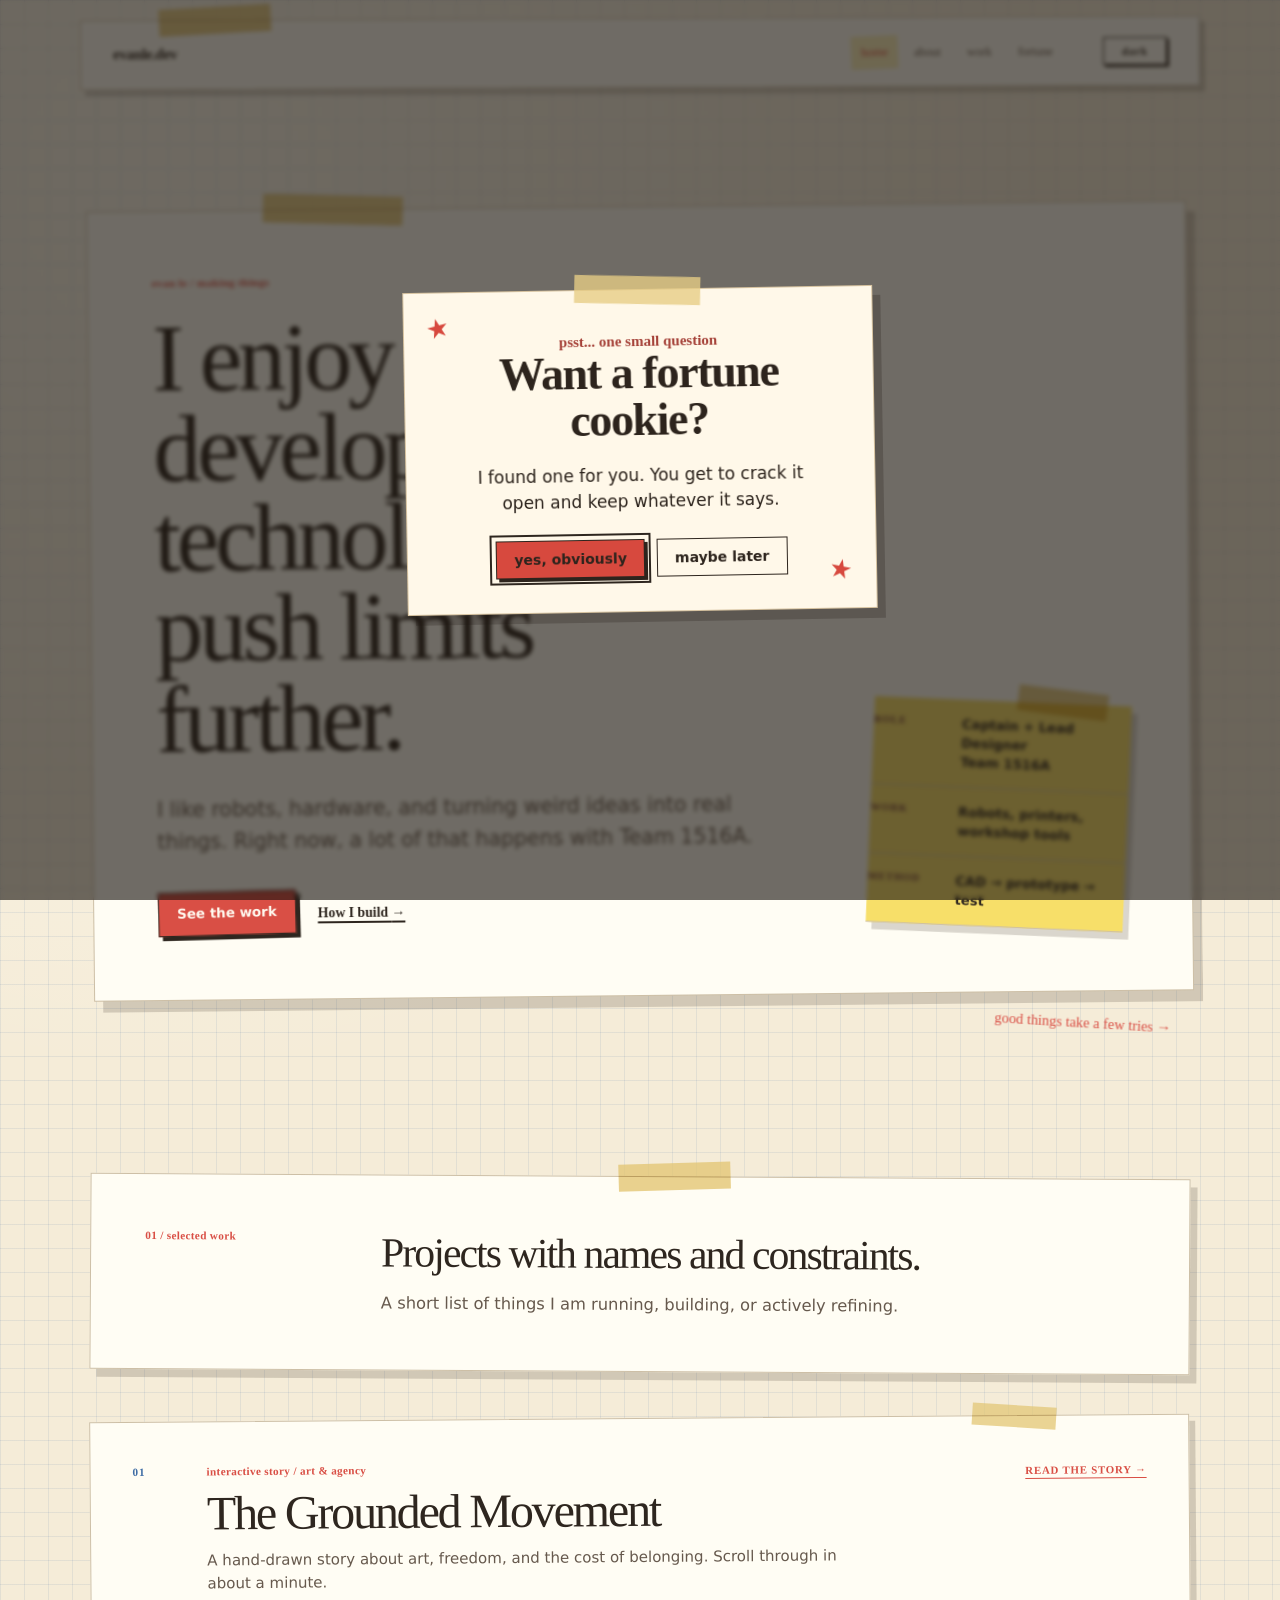
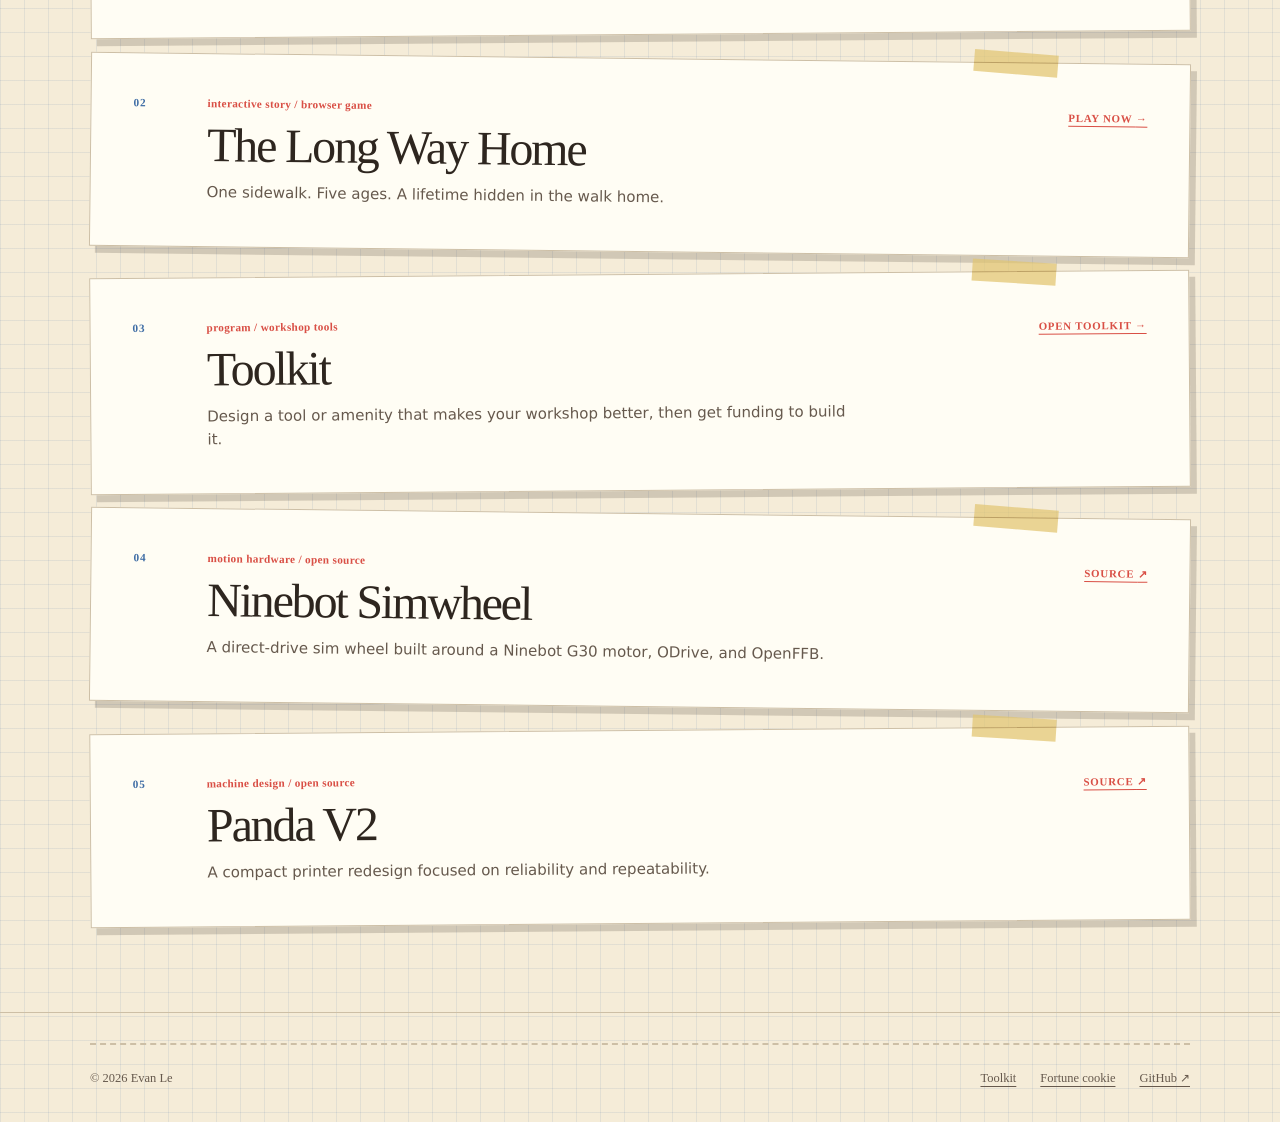
==== commit 44b518ba: "Add Grounded interactive story to personal site" ====
--- a/index.html
+++ b/index.html
@@ -88,6 +88,16 @@
                     <article class="work-row">
                         <p class="work-index" aria-hidden="true">01</p>
                         <div class="work-summary">
+                            <p class="work-meta">Interactive story / Art &amp; agency</p>
+                            <h3><a href="grounded/">The Grounded Movement</a></h3>
+                            <p>A hand-drawn story about art, freedom, and the cost of belonging. Scroll through in about a minute.</p>
+                        </div>
+                        <a class="project-link" href="grounded/">Read the story <span aria-hidden="true">&rarr;</span></a>
+                    </article>
+
+                    <article class="work-row">
+                        <p class="work-index" aria-hidden="true">02</p>
+                        <div class="work-summary">
                             <p class="work-meta">Interactive story / Browser game</p>
                             <h3><a href="walk/">The Long Way Home</a></h3>
                             <p>One sidewalk. Five ages. A lifetime hidden in the walk home.</p>
@@ -96,7 +106,7 @@
                     </article>
 
                     <article class="work-row">
-                        <p class="work-index" aria-hidden="true">02</p>
+                        <p class="work-index" aria-hidden="true">03</p>
                         <div class="work-summary">
                             <p class="work-meta">Program / Workshop tools</p>
                             <h3><a href="toolkit/">Toolkit</a></h3>
@@ -106,7 +116,7 @@
                     </article>
 
                     <article class="work-row">
-                        <p class="work-index" aria-hidden="true">03</p>
+                        <p class="work-index" aria-hidden="true">04</p>
                         <div class="work-summary">
                             <p class="work-meta">Motion hardware / Open source</p>
                             <h3><a href="https://github.com/lolwutboi987/Ninebot-Simwheel" target="_blank" rel="noopener noreferrer">Ninebot Simwheel</a></h3>
@@ -116,7 +126,7 @@
                     </article>
 
                     <article class="work-row">
-                        <p class="work-index" aria-hidden="true">04</p>
+                        <p class="work-index" aria-hidden="true">05</p>
                         <div class="work-summary">
                             <p class="work-meta">Machine design / Open source</p>
                             <h3><a href="https://github.com/lolwutboi987/PANDA-V2" target="_blank" rel="noopener noreferrer">Panda V2</a></h3>
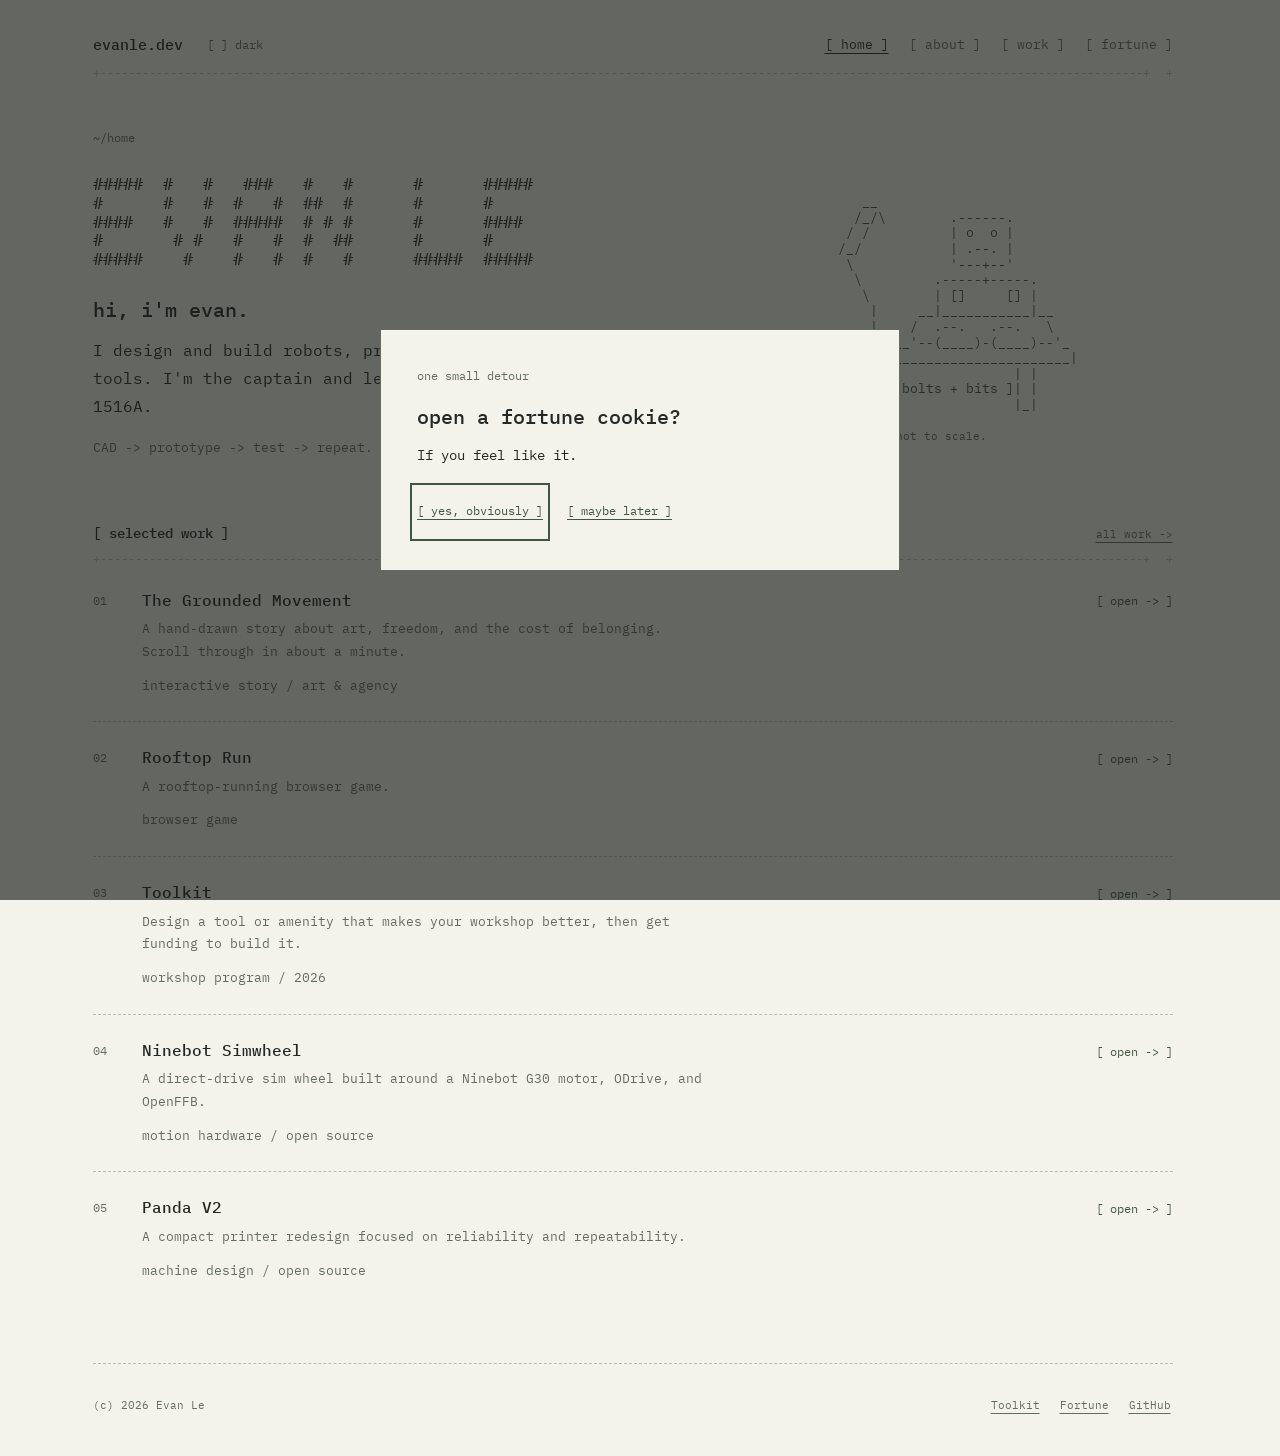
==== commit 64dee7e8: "Rebuild personal site with an ASCII interface" ====
--- a/index.html
+++ b/index.html
@@ -12,9 +12,7 @@
     <meta name="twitter:card" content="summary">
     <meta name="google-site-verification" content="cI8-tVzP51W6s22dAfChvh1UZVC5UymUAidZ-FT9Nzw">
     <title>Evan Le &mdash; Hardware Designer</title>
-    <link rel="stylesheet" href="styles.css">
-    <link rel="stylesheet" href="fortune-theme.css">
-    <link rel="stylesheet" href="fortune-invite.css">
+    <link rel="stylesheet" href="ascii.css">
     <script src="theme.js"></script>
     <script src="fortune-invite.js" defer></script>
     <script type="application/ld+json">
@@ -28,138 +26,142 @@
     }
     </script>
 </head>
-<body class="portfolio-site">
+<body class="ascii-site">
     <a class="skip-link" href="#main-content">Skip to content</a>
-
-    <nav class="navbar" aria-label="Primary navigation">
-        <div class="nav-container">
-            <a href="index.html" class="logo">evanle.dev</a>
-            <ul class="nav-menu">
-                <li><a href="index.html" class="active" aria-current="page">Home</a></li>
-                <li><a href="about.html">About</a></li>
-                <li><a href="showcase.html">Work</a></li>
-                <li><a href="cookie/">Fortune</a></li>
-            </ul>
-            <button id="theme-toggle" type="button" aria-label="Dark mode" aria-pressed="false">Dark</button>
-        </div>
-    </nav>
-
-    <main id="main-content">
-        <section class="hero hero--home">
-            <div class="container hero-grid">
+    <div class="site-shell">
+        <header class="site-header">
+            <nav class="site-nav" aria-label="Primary navigation">
+                <a class="site-id" href="index.html">evanle.dev</a>
+                <button id="theme-toggle" type="button" aria-label="Dark mode" aria-pressed="false">[ ] dark</button>
+                <ul class="nav-links">
+                    <li><a href="index.html" aria-current="page">[ home ]</a></li>
+                    <li><a href="about.html">[ about ]</a></li>
+                    <li><a href="showcase.html">[ work ]</a></li>
+                    <li><a href="cookie/">[ fortune ]</a></li>
+                </ul>
+            </nav>
+            <pre class="ascii-rule" aria-hidden="true">+-----------------------------------------------------------------------------------------------------------------------------------------------------+</pre>
+        </header>
+        <main id="main-content">
+            <p class="page-kicker">~/home</p>
+            <section class="hero-grid" aria-labelledby="home-title">
                 <div class="hero-copy">
-                    <p class="kicker">Evan Le / making things</p>
-                    <h1>I enjoy developing technologies that push limits further.</h1>
-                    <p class="hero-text">I like robots, hardware, and turning weird ideas into real things. Right now, a lot of that happens with Team 1516A.</p>
-                    <div class="cta-buttons">
-                        <a href="showcase.html" class="btn btn-primary">See the work</a>
-                        <a href="about.html" class="text-link">How I build <span aria-hidden="true">&rarr;</span></a>
-                    </div>
+                    <h1 class="sr-only" id="home-title">Evan Le</h1>
+                    <pre class="ascii-wordmark" aria-hidden="true">#####  #   #   ###   #   #      #      #####
+#      #   #  #   #  ##  #      #      #
+####   #   #  #####  # # #      #      ####
+#       # #   #   #  #  ##      #      #
+#####    #    #   #  #   #      #####  #####</pre>
+                    <p class="hero-greeting">hi, i'm evan.</p>
+                    <p class="intro">I design and build robots, printers, and workshop tools. I'm the captain and lead designer of Team 1516A.</p>
+                    <p class="subtle">CAD -&gt; prototype -&gt; test -&gt; repeat.</p>
                 </div>
-
-                <dl class="build-brief" aria-label="Current work">
-                    <div>
-                        <dt>Role</dt>
-                        <dd>Captain + Lead Designer<br>Team 1516A</dd>
-                    </div>
-                    <div>
-                        <dt>Work</dt>
-                        <dd>Robots, printers,<br>workshop tools</dd>
-                    </div>
-                    <div>
-                        <dt>Method</dt>
-                        <dd>CAD &rarr; prototype &rarr; test</dd>
-                    </div>
-                </dl>
-            </div>
-        </section>
-
-        <section class="site-section" aria-labelledby="selected-work-title">
-            <div class="container">
-                <header class="section-heading">
-                    <p class="section-number">01 / Selected work</p>
-                    <div>
-                        <h2 id="selected-work-title">Projects with names and constraints.</h2>
-                        <p>A short list of things I am running, building, or actively refining.</p>
-                    </div>
-                </header>
-
-                <div class="work-list">
-                    <article class="work-row">
-                        <p class="work-index" aria-hidden="true">01</p>
-                        <div class="work-summary">
-                            <p class="work-meta">Interactive story / Art &amp; agency</p>
+                <figure class="ascii-figure" role="img" aria-label="ASCII drawing of a small robot on a workbench">
+                    <pre class="ascii-drawing" aria-hidden="true">       __
+      /_/\        .------.
+     / /          | o  o |
+    /_/           | .--. |
+     \            '---+--'
+      \         .-----+-----.
+       \        | []     [] |
+        |     __|___________|__
+       _|_   /  .--.   .--.   \
+ _____(___)__'--(____)-(____)--'_
+|________________________________|
+   | |                    | |
+   | |    [ bolts + bits ]| |
+   |_|                    |_|</pre>
+                    <pre class="ascii-drawing--small" aria-hidden="true">          .------.
+          | o  o |
+          | .--. |
+          '---+--'
+        .-----+-----.
+        | []     [] |
+      __|___________|__
+     /  .--.   .--.   \
+ ____'--(____)-(____)--'___
+|_________________________|
+  | |                 | |
+  |_|                 |_|</pre>
+                    <figcaption aria-hidden="true">not to scale.</figcaption>
+                </figure>
+            </section>
+            <section aria-labelledby="selected-work-title">
+                <div class="section-heading">
+                    <h2 id="selected-work-title">[ selected work ]</h2>
+                    <a class="note" href="showcase.html">all work -&gt;</a>
+                </div>
+                <pre class="ascii-rule" aria-hidden="true">+-----------------------------------------------------------------------------------------------------------------------------------------------------+</pre>
+                <ol class="project-list">
+                    <li class="project-row">
+                        <span class="project-number" aria-hidden="true">01</span>
+                        <div class="project-copy">
                             <h3><a href="grounded/">The Grounded Movement</a></h3>
                             <p>A hand-drawn story about art, freedom, and the cost of belonging. Scroll through in about a minute.</p>
+                            <p class="project-tags">interactive story / art &amp; agency</p>
                         </div>
-                        <a class="project-link" href="grounded/">Read the story <span aria-hidden="true">&rarr;</span></a>
-                    </article>
+                        <a class="project-go" href="grounded/" aria-label="Open The Grounded Movement">[ open -&gt; ]</a>
+                    </li>
 
-                    <article class="work-row">
-                        <p class="work-index" aria-hidden="true">02</p>
-                        <div class="work-summary">
-                            <p class="work-meta">Interactive story / Browser game</p>
-                            <h3><a href="walk/">The Long Way Home</a></h3>
-                            <p>One sidewalk. Five ages. A lifetime hidden in the walk home.</p>
+                    <li class="project-row">
+                        <span class="project-number" aria-hidden="true">02</span>
+                        <div class="project-copy">
+                            <h3><a href="walk/">Rooftop Run</a></h3>
+                            <p>A rooftop-running browser game.</p>
+                            <p class="project-tags">browser game</p>
                         </div>
-                        <a class="project-link" href="walk/">Play now <span aria-hidden="true">&rarr;</span></a>
-                    </article>
+                        <a class="project-go" href="walk/" aria-label="Open Rooftop Run">[ open -&gt; ]</a>
+                    </li>
 
-                    <article class="work-row">
-                        <p class="work-index" aria-hidden="true">03</p>
-                        <div class="work-summary">
-                            <p class="work-meta">Program / Workshop tools</p>
+                    <li class="project-row">
+                        <span class="project-number" aria-hidden="true">03</span>
+                        <div class="project-copy">
                             <h3><a href="toolkit/">Toolkit</a></h3>
                             <p>Design a tool or amenity that makes your workshop better, then get funding to build it.</p>
+                            <p class="project-tags">workshop program / 2026</p>
                         </div>
-                        <a class="project-link" href="toolkit/">Open Toolkit <span aria-hidden="true">&rarr;</span></a>
-                    </article>
+                        <a class="project-go" href="toolkit/" aria-label="Open Toolkit">[ open -&gt; ]</a>
+                    </li>
 
-                    <article class="work-row">
-                        <p class="work-index" aria-hidden="true">04</p>
-                        <div class="work-summary">
-                            <p class="work-meta">Motion hardware / Open source</p>
+                    <li class="project-row">
+                        <span class="project-number" aria-hidden="true">04</span>
+                        <div class="project-copy">
                             <h3><a href="https://github.com/lolwutboi987/Ninebot-Simwheel" target="_blank" rel="noopener noreferrer">Ninebot Simwheel</a></h3>
                             <p>A direct-drive sim wheel built around a Ninebot G30 motor, ODrive, and OpenFFB.</p>
+                            <p class="project-tags">motion hardware / open source</p>
                         </div>
-                        <a class="project-link" href="https://github.com/lolwutboi987/Ninebot-Simwheel" target="_blank" rel="noopener noreferrer">Source <span aria-hidden="true">&nearr;</span></a>
-                    </article>
+                        <a class="project-go" href="https://github.com/lolwutboi987/Ninebot-Simwheel" aria-label="Open Ninebot Simwheel" target="_blank" rel="noopener noreferrer">[ open -&gt; ]</a>
+                    </li>
 
-                    <article class="work-row">
-                        <p class="work-index" aria-hidden="true">05</p>
-                        <div class="work-summary">
-                            <p class="work-meta">Machine design / Open source</p>
+                    <li class="project-row">
+                        <span class="project-number" aria-hidden="true">05</span>
+                        <div class="project-copy">
                             <h3><a href="https://github.com/lolwutboi987/PANDA-V2" target="_blank" rel="noopener noreferrer">Panda V2</a></h3>
                             <p>A compact printer redesign focused on reliability and repeatability.</p>
+                            <p class="project-tags">machine design / open source</p>
                         </div>
-                        <a class="project-link" href="https://github.com/lolwutboi987/PANDA-V2" target="_blank" rel="noopener noreferrer">Source <span aria-hidden="true">&nearr;</span></a>
-                    </article>
-                </div>
-            </div>
-        </section>
-
-    </main>
-
-    <footer class="site-footer">
-        <div class="container">
-            <p>&copy; 2026 Evan Le</p>
+                        <a class="project-go" href="https://github.com/lolwutboi987/PANDA-V2" aria-label="Open Panda V2" target="_blank" rel="noopener noreferrer">[ open -&gt; ]</a>
+                    </li>
+                </ol>
+            </section>
+        </main>
+        <footer class="site-footer">
+            <p>(c) 2026 Evan Le</p>
             <nav class="footer-links" aria-label="Footer navigation">
                 <a href="toolkit/">Toolkit</a>
-                <a href="cookie/">Fortune cookie</a>
-                <a href="https://github.com/lolwutboi987" target="_blank" rel="noopener noreferrer">GitHub <span aria-hidden="true">&nearr;</span></a>
+                <a href="cookie/">Fortune</a>
+                <a href="https://github.com/lolwutboi987" target="_blank" rel="noopener noreferrer">GitHub</a>
             </nav>
-        </div>
-    </footer>
-
-    <dialog class="fortune-invite" id="fortune-invite" aria-labelledby="fortune-invite-title">
-        <form method="dialog" class="fortune-invite__card">
-            <span class="fortune-invite__tape" aria-hidden="true"></span>
-            <p class="fortune-invite__scribble">psst... one small question</p>
-            <h2 id="fortune-invite-title">Want a fortune cookie?</h2>
-            <p>I found one for you. You get to crack it open and keep whatever it says.</p>
-            <div class="fortune-invite__actions">
-                <a class="fortune-invite__yes" href="cookie/">yes, obviously</a>
-                <button class="fortune-invite__no" value="no">maybe later</button>
+        </footer>
+    </div>
+    <dialog class="ascii-prompt" id="fortune-invite" aria-labelledby="fortune-invite-title">
+        <form method="dialog">
+            <p class="page-kicker">one small detour</p>
+            <h2 id="fortune-invite-title">open a fortune cookie?</h2>
+            <p>If you feel like it.</p>
+            <div class="prompt-actions">
+                <a class="fortune-invite__yes" href="cookie/">[ yes, obviously ]</a>
+                <button class="fortune-invite__no" value="no">[ maybe later ]</button>
             </div>
         </form>
     </dialog>
--- a/ascii.css
+++ b/ascii.css
@@ -0,0 +1,822 @@
+/* A small personal site, set in type. */
+@font-face {
+  font-family: 'IBM Plex Mono';
+  src: url('assets/fonts/ibm-plex-mono-regular.ttf') format('truetype');
+  font-style: normal;
+  font-weight: 400;
+  font-display: swap;
+}
+
+@font-face {
+  font-family: 'IBM Plex Mono';
+  src: url('assets/fonts/ibm-plex-mono-medium.ttf') format('truetype');
+  font-style: normal;
+  font-weight: 500;
+  font-display: swap;
+}
+
+:root {
+  color-scheme: light;
+  --paper: #f4f3eb;
+  --ink: #242824;
+  --muted: #646c61;
+  --link: #405640;
+  --rule: #b9beb1;
+  --selection: #d9e0cb;
+  --mono: 'IBM Plex Mono', 'Courier New', monospace;
+}
+
+:root[data-theme='dark'] {
+  color-scheme: dark;
+  --paper: #171c18;
+  --ink: #e7ebe4;
+  --muted: #a4ad9c;
+  --link: #c7d2ac;
+  --rule: #4f594b;
+  --selection: #3b4833;
+}
+
+*,
+*::before,
+*::after {
+  box-sizing: border-box;
+}
+
+html {
+  background: var(--paper);
+  scrollbar-gutter: stable;
+  -webkit-text-size-adjust: 100%;
+}
+
+body.ascii-site {
+  margin: 0;
+  color: var(--ink);
+  background: var(--paper);
+  font-family: var(--mono);
+  font-size: 15px;
+  font-weight: 400;
+  line-height: 1.7;
+  font-variant-ligatures: none;
+  -webkit-font-smoothing: antialiased;
+}
+
+::selection {
+  color: var(--ink);
+  background: var(--selection);
+}
+
+a {
+  color: var(--link);
+  text-decoration-thickness: 1px;
+  text-underline-offset: 4px;
+}
+
+a:hover {
+  text-decoration-style: dashed;
+}
+
+:focus-visible {
+  outline: 2px solid var(--link);
+  outline-offset: 5px;
+}
+
+button,
+input,
+textarea,
+select {
+  font: inherit;
+}
+
+button,
+summary {
+  cursor: pointer;
+}
+
+button {
+  color: inherit;
+}
+
+p,
+h1,
+h2,
+h3,
+figure,
+dl,
+dd,
+pre {
+  margin: 0;
+}
+
+h1,
+h2,
+h3 {
+  font-size: inherit;
+  font-weight: 500;
+  line-height: 1.4;
+}
+
+p + p {
+  margin-top: 1em;
+}
+
+pre {
+  font-family: var(--mono);
+  font-variant-ligatures: none;
+  tab-size: 4;
+}
+
+.sr-only {
+  position: absolute;
+  width: 1px;
+  height: 1px;
+  padding: 0;
+  overflow: hidden;
+  clip-path: inset(50%);
+  white-space: nowrap;
+  border: 0;
+}
+
+.skip-link {
+  position: fixed;
+  z-index: 10;
+  top: 12px;
+  left: 24px;
+  padding: 10px 14px;
+  color: var(--paper);
+  background: var(--ink);
+  transform: translateY(-200%);
+}
+
+.skip-link:focus {
+  transform: translateY(0);
+}
+
+.site-shell {
+  width: min(1080px, calc(100% - 64px));
+  margin-inline: auto;
+}
+
+.site-header {
+  padding-top: 23px;
+}
+
+.site-nav {
+  display: flex;
+  align-items: center;
+  gap: 24px;
+  min-width: 0;
+}
+
+.site-nav a,
+#theme-toggle,
+.footer-links a {
+  display: inline-flex;
+  align-items: center;
+  min-height: 44px;
+  min-width: 44px;
+}
+
+.site-id {
+  flex-shrink: 0;
+  color: var(--ink);
+  font-weight: 500;
+  text-decoration: none;
+}
+
+.nav-links {
+  display: flex;
+  flex-wrap: wrap;
+  align-items: center;
+  gap: 20px;
+  margin: 0 0 0 auto;
+  padding: 0;
+  list-style: none;
+  font-size: 13px;
+}
+
+.nav-links a {
+  color: var(--muted);
+  white-space: nowrap;
+  text-decoration: none;
+}
+
+.nav-links a:hover,
+.nav-links a[aria-current='page'] {
+  color: var(--ink);
+  text-decoration: underline;
+}
+
+#theme-toggle {
+  flex-shrink: 0;
+  justify-content: center;
+  min-width: 44px;
+  padding: 0;
+  border: 0;
+  border-radius: 0;
+  color: var(--muted);
+  background: transparent;
+  font-size: 12px;
+  white-space: nowrap;
+}
+
+#theme-toggle:hover {
+  color: var(--ink);
+  text-decoration: underline;
+  text-underline-offset: 4px;
+}
+
+main {
+  padding-top: 49px;
+}
+
+.page-kicker,
+.terminal-path {
+  color: var(--muted);
+  font-size: 12px;
+}
+
+.page-kicker {
+  margin-bottom: 27px;
+}
+
+.hero-grid {
+  display: grid;
+  grid-template-columns: minmax(0, 1.2fr) minmax(0, 1fr);
+  align-items: center;
+  gap: clamp(32px, 5vw, 72px);
+  margin-bottom: 65px;
+}
+
+.hero-copy,
+.project-copy {
+  min-width: 0;
+}
+
+.ascii-wordmark {
+  width: max-content;
+  max-width: 100%;
+  margin-bottom: 27px;
+  color: var(--ink);
+  font-size: clamp(11.8px, 1.5vw, 17px);
+  font-weight: 400;
+  line-height: 1.1;
+  letter-spacing: 0;
+}
+
+.intro {
+  max-width: 52ch;
+  font-size: 16px;
+  line-height: 1.75;
+}
+
+.hero-greeting {
+  margin-bottom: 12px;
+  font-size: 20px;
+  font-weight: 500;
+  line-height: 1.4;
+}
+
+.hero-greeting + .intro {
+  margin-top: 0;
+}
+
+.subtle,
+.note,
+.site-note,
+.ascii-caption {
+  color: var(--muted);
+}
+
+.hero-copy .subtle {
+  max-width: 51ch;
+  margin-top: 17px;
+  font-size: 13px;
+}
+
+.ascii-figure {
+  justify-self: center;
+  max-width: 100%;
+  padding-top: 5px;
+}
+
+.ascii-drawing,
+.ascii-drawing--small {
+  color: var(--link);
+  font-size: clamp(10px, 1.2vw, 13px);
+  line-height: 1.2;
+  letter-spacing: 0;
+}
+
+.ascii-drawing--small {
+  display: none;
+}
+
+.ascii-figure figcaption {
+  margin-top: 15px;
+  color: var(--muted);
+  font-size: 11px;
+  line-height: 1.6;
+  text-align: center;
+}
+
+.text-title {
+  max-width: 28ch;
+  margin-bottom: 21px;
+  font-size: clamp(25px, 3.2vw, 34px);
+  font-weight: 500;
+  line-height: 1.3;
+  letter-spacing: -0.055em;
+}
+
+.section-heading {
+  display: flex;
+  flex-wrap: wrap;
+  align-items: baseline;
+  justify-content: space-between;
+  gap: 8px 24px;
+  margin-bottom: 9px;
+}
+
+.section-heading h2,
+.plain-section h2 {
+  color: var(--ink);
+  font-size: 14px;
+}
+
+.section-heading .note {
+  font-size: 11px;
+}
+
+.ascii-rule {
+  position: relative;
+  max-width: 100%;
+  overflow: hidden;
+  color: var(--rule);
+  font-size: 12px;
+  line-height: 1;
+  white-space: pre;
+  user-select: none;
+}
+
+.ascii-rule::after {
+  content: '+';
+  position: absolute;
+  right: 0;
+  top: 0;
+  width: 1ch;
+  background: var(--paper);
+}
+
+.project-list {
+  margin: 0;
+  padding: 0;
+  list-style: none;
+}
+
+.project-row {
+  display: grid;
+  grid-template-columns: 3ch minmax(0, 1fr) 8ch;
+  align-items: start;
+  gap: 22px;
+  padding-block: 24px;
+}
+
+.project-row + .project-row {
+  border-top: 1px dashed var(--rule);
+}
+
+.project-number {
+  padding-top: 2px;
+  color: var(--muted);
+  font-size: 12px;
+}
+
+.project-copy h3 {
+  margin-bottom: 7px;
+  font-size: 16px;
+}
+
+.project-copy h3 a {
+  color: var(--ink);
+  text-decoration: none;
+}
+
+.project-copy h3 a:hover {
+  color: var(--link);
+  text-decoration: underline;
+}
+
+.project-copy p {
+  max-width: 70ch;
+  color: var(--muted);
+  font-size: 13px;
+  line-height: 1.75;
+}
+
+.project-tags {
+  display: flex;
+  flex-wrap: wrap;
+  gap: 5px 16px;
+  margin: 11px 0 0;
+  padding: 0;
+  color: var(--muted);
+  font-size: 11px;
+  list-style: none;
+}
+
+.project-go {
+  display: inline-flex;
+  align-items: center;
+  justify-content: flex-end;
+  min-height: 44px;
+  margin-top: -9px;
+  font-size: 12px;
+  white-space: nowrap;
+  text-decoration: none;
+}
+
+.project-go:hover {
+  text-decoration: underline;
+}
+
+.plain-section,
+.with-heading {
+  margin-top: 43px;
+}
+
+.plain-section {
+  max-width: 88ch;
+}
+
+.plain-section h2 {
+  margin-bottom: 16px;
+}
+
+.plain-section p {
+  max-width: 70ch;
+}
+
+.about-grid {
+  display: grid;
+  grid-template-columns: minmax(0, 1.7fr) minmax(0, 1fr);
+  align-items: start;
+  gap: 64px;
+  margin-block: 35px 49px;
+}
+
+.about-grid > * {
+  min-width: 0;
+}
+
+.about-grid p {
+  max-width: 65ch;
+}
+
+.fact-list {
+  margin: 0;
+  font-size: 13px;
+}
+
+.fact-list > div,
+.fact-list dl > div {
+  margin-bottom: 20px;
+}
+
+.fact-list dt {
+  margin-bottom: 4px;
+  color: var(--muted);
+  font-size: 11px;
+}
+
+.fact-list dd + dt {
+  margin-top: 20px;
+}
+
+.skills-list {
+  max-width: 88ch;
+  font-size: 13px;
+}
+
+.skills-list > div {
+  display: grid;
+  grid-template-columns: 17ch minmax(0, 1fr);
+  gap: 24px;
+  padding-block: 10px;
+}
+
+.skills-list dt {
+  color: var(--muted);
+}
+
+.site-note,
+.ascii-caption {
+  max-width: 72ch;
+  font-size: 12px;
+}
+
+.site-note {
+  margin-top: 26px;
+}
+
+.field-label {
+  color: var(--muted);
+  font-size: 11px;
+}
+
+.optional-notes {
+  max-width: 78ch;
+  margin-top: 25px;
+  font-size: 13px;
+}
+
+.optional-notes summary {
+  min-height: 44px;
+  padding-block: 10px;
+  color: var(--link);
+}
+
+.optional-notes[open] summary {
+  margin-bottom: 8px;
+}
+
+.site-footer {
+  display: flex;
+  flex-wrap: wrap;
+  align-items: center;
+  justify-content: space-between;
+  gap: 7px 28px;
+  margin-top: 57px;
+  padding-block: 19px 29px;
+  border-top: 1px dashed var(--rule);
+  color: var(--muted);
+  font-size: 11px;
+}
+
+.footer-links {
+  display: flex;
+  flex-wrap: wrap;
+  gap: 20px;
+}
+
+.footer-links a {
+  color: var(--muted);
+}
+
+.ascii-prompt {
+  width: min(520px, calc(100% - 48px));
+  max-width: none;
+  max-height: calc(100dvh - 48px);
+  margin: auto;
+  padding: clamp(22px, 5vw, 36px);
+  overflow: auto;
+  border: 1px solid var(--muted);
+  border-radius: 0;
+  color: var(--ink);
+  background: var(--paper);
+  font-family: var(--mono);
+  font-size: 14px;
+  line-height: 1.7;
+}
+
+.ascii-prompt::backdrop {
+  background: rgb(23 28 24 / 65%);
+}
+
+.ascii-prompt form {
+  margin: 0;
+}
+
+.ascii-prompt .page-kicker {
+  margin-bottom: 16px;
+}
+
+.ascii-prompt h2 {
+  margin-bottom: 13px;
+  font-size: 20px;
+}
+
+.prompt-actions {
+  display: flex;
+  flex-wrap: wrap;
+  align-items: center;
+  gap: 4px 24px;
+  margin-top: 22px;
+}
+
+.prompt-actions a,
+.prompt-actions button {
+  display: inline-flex;
+  align-items: center;
+  min-height: 44px;
+  padding: 0;
+  border: 0;
+  border-radius: 0;
+  color: var(--link);
+  background: transparent;
+  font: inherit;
+  font-size: 12px;
+  text-decoration: underline;
+  text-decoration-thickness: 1px;
+  text-underline-offset: 4px;
+}
+
+.prompt-actions button:hover {
+  text-decoration-style: dashed;
+}
+
+@media (max-width: 759px) {
+  .site-shell {
+    width: calc(100% - 48px);
+  }
+
+  .site-nav {
+    flex-wrap: wrap;
+    gap: 0 20px;
+  }
+
+  .site-id {
+    flex: 1;
+  }
+
+  .nav-links {
+    order: 2;
+    justify-content: space-between;
+    width: 100%;
+    gap: 0 12px;
+    margin-top: 4px;
+  }
+
+  main {
+    padding-top: 34px;
+  }
+
+  .hero-grid {
+    grid-template-columns: minmax(0, 1fr);
+    gap: 34px;
+    margin-bottom: 43px;
+  }
+
+  .ascii-wordmark {
+    font-size: clamp(10px, 2.4vw, 17px);
+  }
+
+  .intro {
+    font-size: 15px;
+  }
+
+  .ascii-figure {
+    justify-self: start;
+    margin-left: 1ch;
+  }
+
+  .ascii-drawing {
+    font-size: 12px;
+  }
+
+  .ascii-figure figcaption {
+    text-align: left;
+  }
+
+  .about-grid {
+    grid-template-columns: minmax(0, 1fr);
+    gap: 30px;
+    margin-block: 28px 36px;
+  }
+
+  .fact-list dl,
+  dl.fact-list {
+    display: grid;
+    grid-template-columns: repeat(2, minmax(0, 1fr));
+    gap: 18px 24px;
+  }
+
+  .fact-list > div,
+  .fact-list dl > div {
+    margin-bottom: 0;
+  }
+
+  .project-row {
+    column-gap: 15px;
+  }
+
+  .plain-section,
+  .with-heading {
+    margin-top: 35px;
+  }
+
+  .site-footer {
+    margin-top: 43px;
+  }
+}
+
+@media (max-width: 479px) {
+  body.ascii-site {
+    font-size: 14px;
+  }
+
+  .site-header {
+    padding-top: 14px;
+  }
+
+  .nav-links {
+    gap: 0;
+    font-size: 12px;
+  }
+
+  .page-kicker {
+    margin-bottom: 23px;
+  }
+
+  .ascii-wordmark {
+    margin-bottom: 24px;
+    font-size: clamp(9.6px, 3vw, 12.5px);
+  }
+
+  .ascii-drawing {
+    display: none;
+  }
+
+  .ascii-drawing--small {
+    display: block;
+    font-size: 12px;
+  }
+
+  .project-row {
+    grid-template-columns: 2.5ch minmax(0, 1fr);
+    gap: 8px 12px;
+    padding-block: 21px;
+  }
+
+  .project-copy h3 {
+    font-size: 15px;
+  }
+
+  .project-go {
+    grid-column: 2;
+    justify-content: flex-start;
+    justify-self: start;
+    margin-top: 0;
+  }
+
+  .project-tags {
+    gap: 4px 12px;
+  }
+
+  .skills-list > div {
+    grid-template-columns: minmax(0, 1fr);
+    gap: 3px;
+    padding-block: 9px;
+  }
+
+  .fact-list dl,
+  dl.fact-list {
+    grid-template-columns: minmax(0, 1fr);
+  }
+
+  .site-footer {
+    display: block;
+    padding-top: 20px;
+  }
+
+  .footer-links {
+    margin-top: 5px;
+    gap: 18px;
+  }
+}
+
+@media (prefers-reduced-motion: reduce) {
+  *,
+  *::before,
+  *::after {
+    scroll-behavior: auto !important;
+  }
+}
+
+@media print {
+  :root,
+  :root[data-theme='dark'] {
+    --paper: #fff;
+    --ink: #000;
+    --muted: #444;
+    --link: #000;
+    --rule: #aaa;
+  }
+
+  .site-shell {
+    width: 100%;
+  }
+
+  #theme-toggle,
+  .skip-link {
+    display: none;
+  }
+
+  main {
+    padding-top: 24px;
+  }
+
+  .project-row,
+  .ascii-figure {
+    break-inside: avoid;
+  }
+}
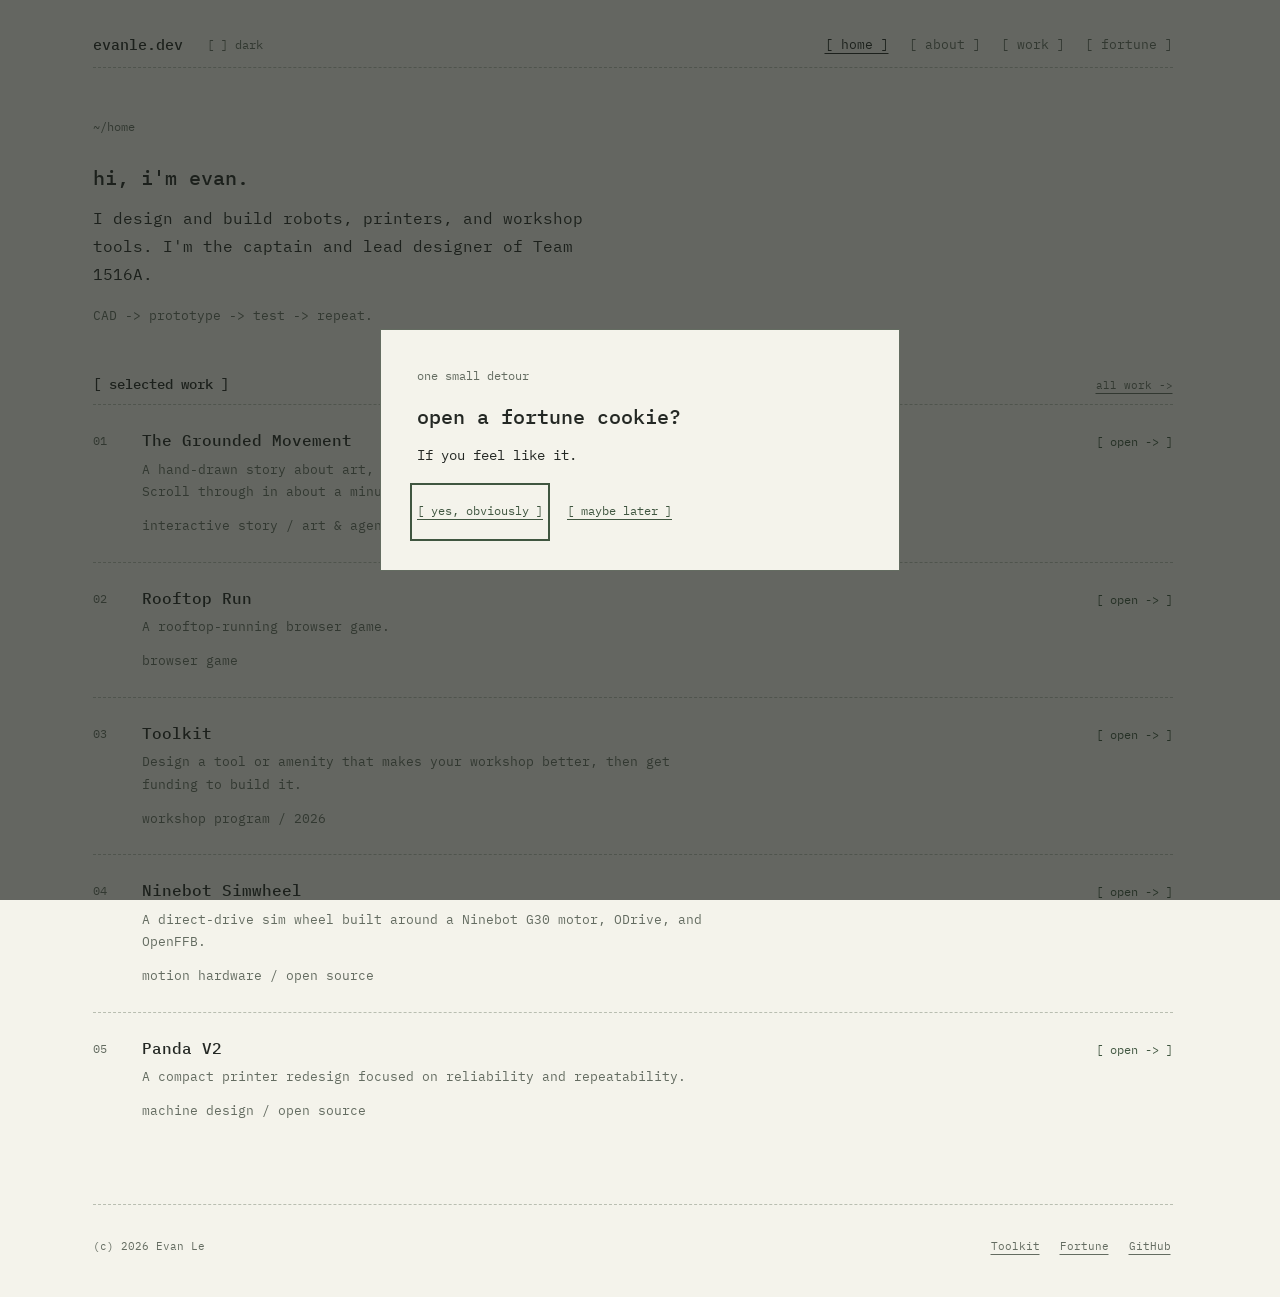
==== commit 2f216bed: "Remove decorative ASCII art from personal site" ====
--- a/index.html
+++ b/index.html
@@ -40,58 +40,23 @@
                     <li><a href="cookie/">[ fortune ]</a></li>
                 </ul>
             </nav>
-            <pre class="ascii-rule" aria-hidden="true">+-----------------------------------------------------------------------------------------------------------------------------------------------------+</pre>
+            <hr class="site-rule">
         </header>
         <main id="main-content">
             <p class="page-kicker">~/home</p>
-            <section class="hero-grid" aria-labelledby="home-title">
+            <section class="home-intro" aria-labelledby="home-title">
                 <div class="hero-copy">
-                    <h1 class="sr-only" id="home-title">Evan Le</h1>
-                    <pre class="ascii-wordmark" aria-hidden="true">#####  #   #   ###   #   #      #      #####
-#      #   #  #   #  ##  #      #      #
-####   #   #  #####  # # #      #      ####
-#       # #   #   #  #  ##      #      #
-#####    #    #   #  #   #      #####  #####</pre>
-                    <p class="hero-greeting">hi, i'm evan.</p>
+                    <h1 class="hero-greeting" id="home-title">hi, i'm evan.</h1>
                     <p class="intro">I design and build robots, printers, and workshop tools. I'm the captain and lead designer of Team 1516A.</p>
                     <p class="subtle">CAD -&gt; prototype -&gt; test -&gt; repeat.</p>
                 </div>
-                <figure class="ascii-figure" role="img" aria-label="ASCII drawing of a small robot on a workbench">
-                    <pre class="ascii-drawing" aria-hidden="true">       __
-      /_/\        .------.
-     / /          | o  o |
-    /_/           | .--. |
-     \            '---+--'
-      \         .-----+-----.
-       \        | []     [] |
-        |     __|___________|__
-       _|_   /  .--.   .--.   \
- _____(___)__'--(____)-(____)--'_
-|________________________________|
-   | |                    | |
-   | |    [ bolts + bits ]| |
-   |_|                    |_|</pre>
-                    <pre class="ascii-drawing--small" aria-hidden="true">          .------.
-          | o  o |
-          | .--. |
-          '---+--'
-        .-----+-----.
-        | []     [] |
-      __|___________|__
-     /  .--.   .--.   \
- ____'--(____)-(____)--'___
-|_________________________|
-  | |                 | |
-  |_|                 |_|</pre>
-                    <figcaption aria-hidden="true">not to scale.</figcaption>
-                </figure>
             </section>
             <section aria-labelledby="selected-work-title">
                 <div class="section-heading">
                     <h2 id="selected-work-title">[ selected work ]</h2>
                     <a class="note" href="showcase.html">all work -&gt;</a>
                 </div>
-                <pre class="ascii-rule" aria-hidden="true">+-----------------------------------------------------------------------------------------------------------------------------------------------------+</pre>
+                <hr class="site-rule">
                 <ol class="project-list">
                     <li class="project-row">
                         <span class="project-number" aria-hidden="true">01</span>
--- a/ascii.css
+++ b/ascii.css
@@ -239,28 +239,13 @@
   margin-bottom: 27px;
 }
 
-.hero-grid {
-  display: grid;
-  grid-template-columns: minmax(0, 1.2fr) minmax(0, 1fr);
-  align-items: center;
-  gap: clamp(32px, 5vw, 72px);
-  margin-bottom: 65px;
+.home-intro {
+  margin-bottom: 48px;
 }
 
 .hero-copy,
 .project-copy {
   min-width: 0;
-}
-
-.ascii-wordmark {
-  width: max-content;
-  max-width: 100%;
-  margin-bottom: 27px;
-  color: var(--ink);
-  font-size: clamp(11.8px, 1.5vw, 17px);
-  font-weight: 400;
-  line-height: 1.1;
-  letter-spacing: 0;
 }
 
 .intro {
@@ -291,32 +276,6 @@
   max-width: 51ch;
   margin-top: 17px;
   font-size: 13px;
-}
-
-.ascii-figure {
-  justify-self: center;
-  max-width: 100%;
-  padding-top: 5px;
-}
-
-.ascii-drawing,
-.ascii-drawing--small {
-  color: var(--link);
-  font-size: clamp(10px, 1.2vw, 13px);
-  line-height: 1.2;
-  letter-spacing: 0;
-}
-
-.ascii-drawing--small {
-  display: none;
-}
-
-.ascii-figure figcaption {
-  margin-top: 15px;
-  color: var(--muted);
-  font-size: 11px;
-  line-height: 1.6;
-  text-align: center;
 }
 
 .text-title {
@@ -347,24 +306,11 @@
   font-size: 11px;
 }
 
-.ascii-rule {
-  position: relative;
-  max-width: 100%;
-  overflow: hidden;
-  color: var(--rule);
-  font-size: 12px;
-  line-height: 1;
-  white-space: pre;
-  user-select: none;
-}
-
-.ascii-rule::after {
-  content: '+';
-  position: absolute;
-  right: 0;
-  top: 0;
-  width: 1ch;
-  background: var(--paper);
+.site-rule {
+  height: 0;
+  margin: 0;
+  border: 0;
+  border-top: 1px dashed var(--rule);
 }
 
 .project-list {
@@ -650,31 +596,12 @@
     padding-top: 34px;
   }
 
-  .hero-grid {
-    grid-template-columns: minmax(0, 1fr);
-    gap: 34px;
-    margin-bottom: 43px;
-  }
-
-  .ascii-wordmark {
-    font-size: clamp(10px, 2.4vw, 17px);
+  .home-intro {
+    margin-bottom: 36px;
   }
 
   .intro {
     font-size: 15px;
-  }
-
-  .ascii-figure {
-    justify-self: start;
-    margin-left: 1ch;
-  }
-
-  .ascii-drawing {
-    font-size: 12px;
-  }
-
-  .ascii-figure figcaption {
-    text-align: left;
   }
 
   .about-grid {
@@ -725,20 +652,6 @@
 
   .page-kicker {
     margin-bottom: 23px;
-  }
-
-  .ascii-wordmark {
-    margin-bottom: 24px;
-    font-size: clamp(9.6px, 3vw, 12.5px);
-  }
-
-  .ascii-drawing {
-    display: none;
-  }
-
-  .ascii-drawing--small {
-    display: block;
-    font-size: 12px;
   }
 
   .project-row {
@@ -815,8 +728,7 @@
     padding-top: 24px;
   }
 
-  .project-row,
-  .ascii-figure {
+  .project-row {
     break-inside: avoid;
   }
 }
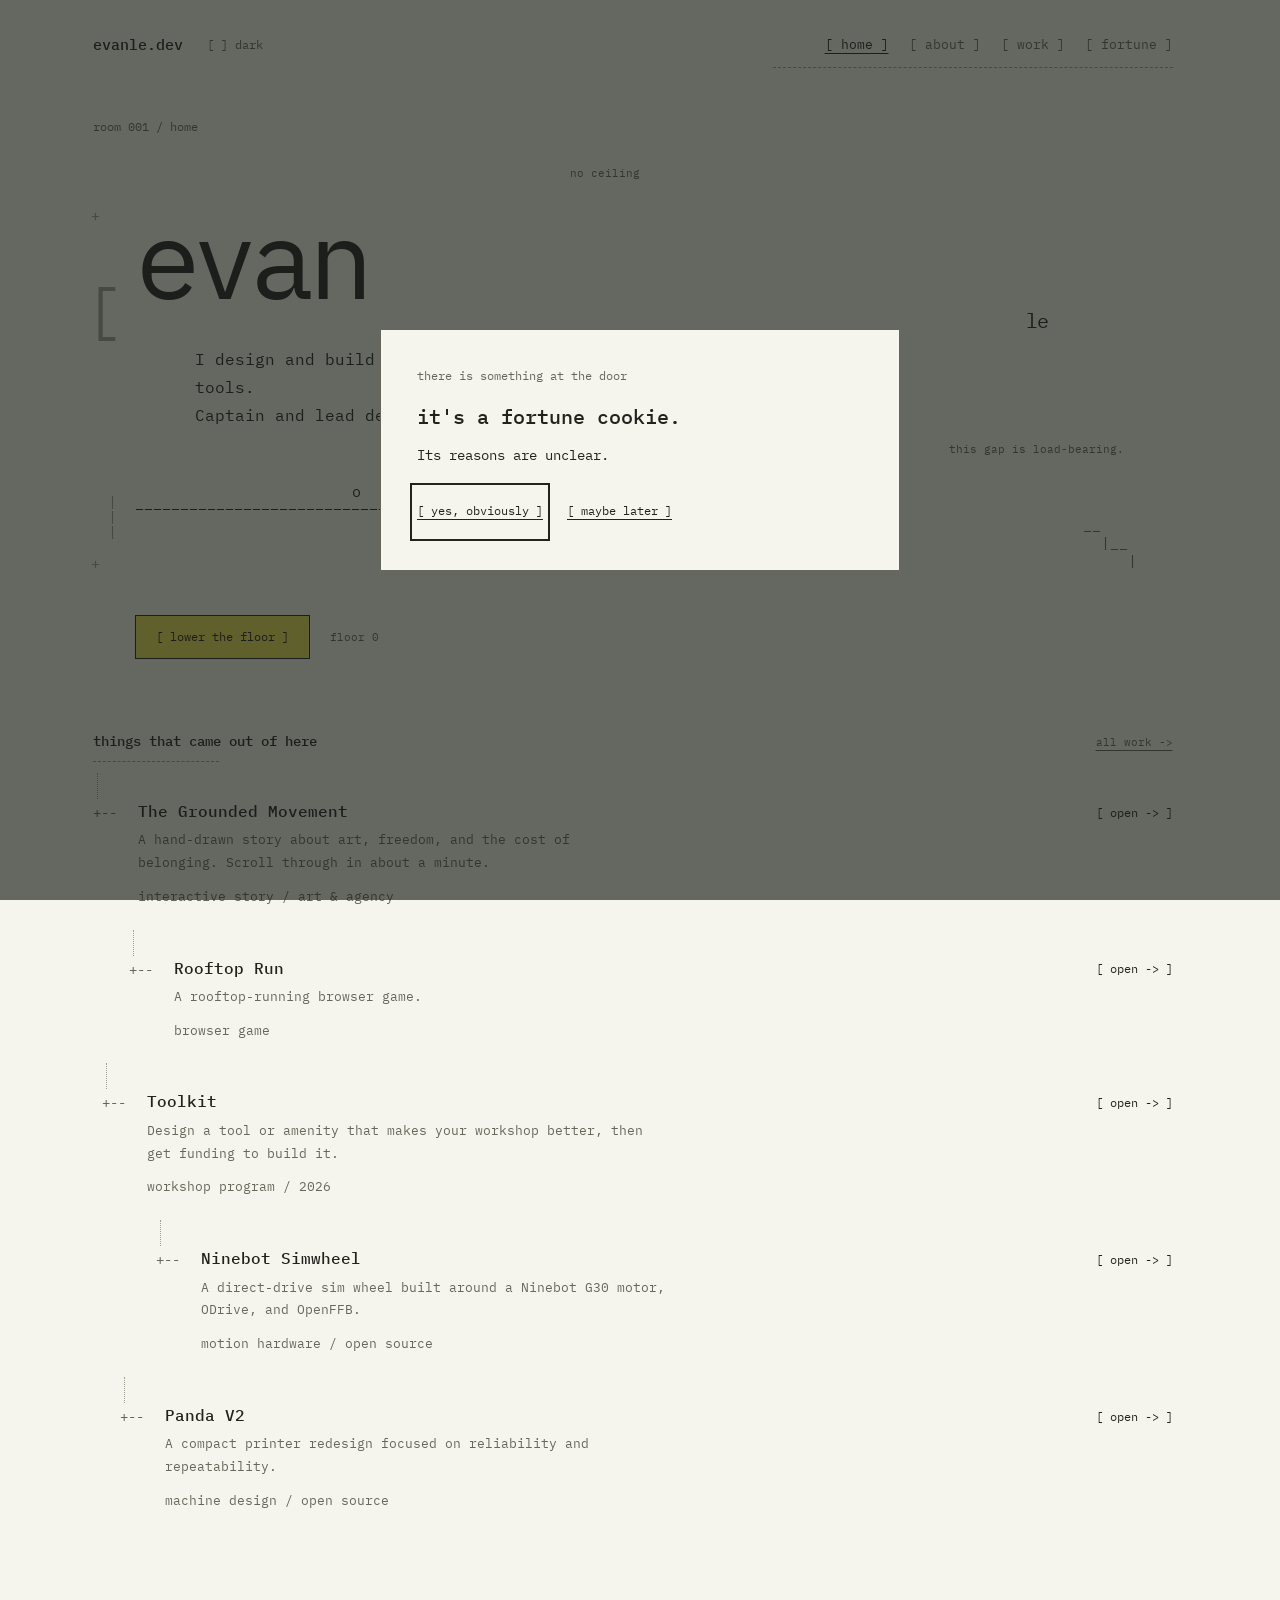
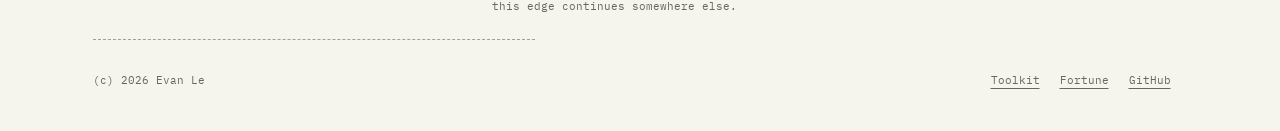
==== commit a6ab1a94: "Make the personal site a surreal text room" ====
--- a/index.html
+++ b/index.html
@@ -12,8 +12,9 @@
     <meta name="twitter:card" content="summary">
     <meta name="google-site-verification" content="cI8-tVzP51W6s22dAfChvh1UZVC5UymUAidZ-FT9Nzw">
     <title>Evan Le &mdash; Hardware Designer</title>
-    <link rel="stylesheet" href="ascii.css">
+    <link rel="stylesheet" href="ascii.css?v=20261004-room">
     <script src="theme.js"></script>
+    <script src="room.js" defer></script>
     <script src="fortune-invite.js" defer></script>
     <script type="application/ld+json">
     {
@@ -43,23 +44,34 @@
             <hr class="site-rule">
         </header>
         <main id="main-content">
-            <p class="page-kicker">~/home</p>
-            <section class="home-intro" aria-labelledby="home-title">
-                <div class="hero-copy">
-                    <h1 class="hero-greeting" id="home-title">hi, i'm evan.</h1>
-                    <p class="intro">I design and build robots, printers, and workshop tools. I'm the captain and lead designer of Team 1516A.</p>
-                    <p class="subtle">CAD -&gt; prototype -&gt; test -&gt; repeat.</p>
+            <p class="page-kicker">room 001 / home</p>
+            <section class="room" data-floor="0" aria-labelledby="home-title">
+                <span class="room-corner room-corner--top" aria-hidden="true">+</span>
+                <p class="room-note room-note--ceiling">no ceiling</p>
+                <h1 class="room-name" id="home-title"><span class="first-name">evan</span> <span class="last-name">le</span></h1>
+                <p class="room-bio">I design and build robots, printers, and workshop tools.<br>Captain and lead designer of Team 1516A.</p>
+                <p class="room-gap-note">this gap is load-bearing.</p>
+                <div class="room-basement" aria-hidden="true">
+                    <span class="room-wall">|<br>|<br>|</span>
+                    <span class="room-object">o</span>
+                    <span class="room-floor">________________________________________________________</span>
+                    <span class="room-stair">__<br>  |__<br>     |</span>
                 </div>
+                <div class="room-controls">
+                    <button id="lower-floor" type="button" hidden>[ lower the floor ]</button>
+                    <span id="floor-status" aria-live="polite" aria-atomic="true">floor 0</span>
+                </div>
+                <span class="room-corner room-corner--bottom" aria-hidden="true">+</span>
             </section>
             <section aria-labelledby="selected-work-title">
                 <div class="section-heading">
-                    <h2 id="selected-work-title">[ selected work ]</h2>
+                    <h2 id="selected-work-title">things that came out of here</h2>
                     <a class="note" href="showcase.html">all work -&gt;</a>
                 </div>
                 <hr class="site-rule">
                 <ol class="project-list">
                     <li class="project-row">
-                        <span class="project-number" aria-hidden="true">01</span>
+                        <span class="project-number" aria-hidden="true">+--</span>
                         <div class="project-copy">
                             <h3><a href="grounded/">The Grounded Movement</a></h3>
                             <p>A hand-drawn story about art, freedom, and the cost of belonging. Scroll through in about a minute.</p>
@@ -69,7 +81,7 @@
                     </li>
 
                     <li class="project-row">
-                        <span class="project-number" aria-hidden="true">02</span>
+                        <span class="project-number" aria-hidden="true">+--</span>
                         <div class="project-copy">
                             <h3><a href="walk/">Rooftop Run</a></h3>
                             <p>A rooftop-running browser game.</p>
@@ -79,7 +91,7 @@
                     </li>
 
                     <li class="project-row">
-                        <span class="project-number" aria-hidden="true">03</span>
+                        <span class="project-number" aria-hidden="true">+--</span>
                         <div class="project-copy">
                             <h3><a href="toolkit/">Toolkit</a></h3>
                             <p>Design a tool or amenity that makes your workshop better, then get funding to build it.</p>
@@ -89,7 +101,7 @@
                     </li>
 
                     <li class="project-row">
-                        <span class="project-number" aria-hidden="true">04</span>
+                        <span class="project-number" aria-hidden="true">+--</span>
                         <div class="project-copy">
                             <h3><a href="https://github.com/lolwutboi987/Ninebot-Simwheel" target="_blank" rel="noopener noreferrer">Ninebot Simwheel</a></h3>
                             <p>A direct-drive sim wheel built around a Ninebot G30 motor, ODrive, and OpenFFB.</p>
@@ -99,7 +111,7 @@
                     </li>
 
                     <li class="project-row">
-                        <span class="project-number" aria-hidden="true">05</span>
+                        <span class="project-number" aria-hidden="true">+--</span>
                         <div class="project-copy">
                             <h3><a href="https://github.com/lolwutboi987/PANDA-V2" target="_blank" rel="noopener noreferrer">Panda V2</a></h3>
                             <p>A compact printer redesign focused on reliability and repeatability.</p>
@@ -110,6 +122,7 @@
                 </ol>
             </section>
         </main>
+        <p class="end-note">this edge continues somewhere else.</p>
         <footer class="site-footer">
             <p>(c) 2026 Evan Le</p>
             <nav class="footer-links" aria-label="Footer navigation">
@@ -121,9 +134,9 @@
     </div>
     <dialog class="ascii-prompt" id="fortune-invite" aria-labelledby="fortune-invite-title">
         <form method="dialog">
-            <p class="page-kicker">one small detour</p>
-            <h2 id="fortune-invite-title">open a fortune cookie?</h2>
-            <p>If you feel like it.</p>
+            <p class="page-kicker">there is something at the door</p>
+            <h2 id="fortune-invite-title">it's a fortune cookie.</h2>
+            <p>Its reasons are unclear.</p>
             <div class="prompt-actions">
                 <a class="fortune-invite__yes" href="cookie/">[ yes, obviously ]</a>
                 <button class="fortune-invite__no" value="no">[ maybe later ]</button>
--- a/ascii.css
+++ b/ascii.css
@@ -1,4 +1,4 @@
-/* A small personal site, set in type. */
+/* A small personal site. The room was assembled from spare punctuation. */
 @font-face {
   font-family: 'IBM Plex Mono';
   src: url('assets/fonts/ibm-plex-mono-regular.ttf') format('truetype');
@@ -17,23 +17,22 @@
 
 :root {
   color-scheme: light;
-  --paper: #f4f3eb;
-  --ink: #242824;
-  --muted: #646c61;
-  --link: #405640;
-  --rule: #b9beb1;
-  --selection: #d9e0cb;
+  --paper: #f6f5ed;
+  --ink: #22231f;
+  --muted: #65685b;
+  --link: var(--ink);
+  --rule: #9ea091;
+  --selection: var(--ink);
+  --accent: #e8df52;
   --mono: 'IBM Plex Mono', 'Courier New', monospace;
 }
 
 :root[data-theme='dark'] {
   color-scheme: dark;
-  --paper: #171c18;
-  --ink: #e7ebe4;
-  --muted: #a4ad9c;
-  --link: #c7d2ac;
-  --rule: #4f594b;
-  --selection: #3b4833;
+  --paper: #141711;
+  --ink: #e9ecdf;
+  --muted: #a8aca0;
+  --rule: #717762;
 }
 
 *,
@@ -61,7 +60,7 @@
 }
 
 ::selection {
-  color: var(--ink);
+  color: var(--paper);
   background: var(--selection);
 }
 
@@ -160,6 +159,11 @@
   padding-top: 23px;
 }
 
+.site-header > .site-rule {
+  width: 37%;
+  margin-left: auto;
+}
+
 .site-nav {
   display: flex;
   align-items: center;
@@ -239,11 +243,6 @@
   margin-bottom: 27px;
 }
 
-.home-intro {
-  margin-bottom: 48px;
-}
-
-.hero-copy,
 .project-copy {
   min-width: 0;
 }
@@ -254,17 +253,6 @@
   line-height: 1.75;
 }
 
-.hero-greeting {
-  margin-bottom: 12px;
-  font-size: 20px;
-  font-weight: 500;
-  line-height: 1.4;
-}
-
-.hero-greeting + .intro {
-  margin-top: 0;
-}
-
 .subtle,
 .note,
 .site-note,
@@ -272,19 +260,215 @@
   color: var(--muted);
 }
 
-.hero-copy .subtle {
-  max-width: 51ch;
-  margin-top: 17px;
-  font-size: 13px;
-}
-
 .text-title {
-  max-width: 28ch;
+  max-width: 23ch;
+  margin-left: 32px;
   margin-bottom: 21px;
-  font-size: clamp(25px, 3.2vw, 34px);
-  font-weight: 500;
-  line-height: 1.3;
+  padding-right: 1.3ch;
+  font-size: clamp(34px, 5vw, 60px);
+  font-weight: 400;
+  line-height: 1.13;
+  letter-spacing: -0.07em;
+}
+
+.room {
+  --floor-drop: 0px;
+  position: relative;
+  margin-bottom: 49px;
+  padding: 0 0 24px 42px;
+}
+
+.room::before {
+  content: '[';
+  position: absolute;
+  top: 117px;
+  left: -8px;
+  color: var(--rule);
+  font-size: 60px;
+  line-height: 1;
+}
+
+.room-note {
+  color: var(--muted);
+  font-size: 11px;
+}
+
+.room-note--ceiling {
+  width: fit-content;
+  margin: 0 0 23px 42%;
+}
+
+.room-name {
+  display: flex;
+  align-items: flex-end;
+  justify-content: space-between;
+  gap: 24px;
+  margin-bottom: 34px;
+  font-size: clamp(60px, 9vw, 110px);
+  font-weight: 400;
+  line-height: 0.95;
+  letter-spacing: -0.075em;
+}
+
+.first-name {
+  display: block;
+}
+
+.last-name {
+  margin: 0 12% -19px 0;
+  font-size: 20px;
   letter-spacing: -0.055em;
+}
+
+.room-bio {
+  max-width: 52ch;
+  margin-left: 6ch;
+  font-size: 16px;
+  line-height: 1.75;
+}
+
+.room-basement {
+  position: relative;
+  height: 120px;
+  margin-top: 23px;
+  font-size: 15px;
+  line-height: 1;
+  user-select: none;
+}
+
+.room-wall {
+  position: absolute;
+  top: 13px;
+  left: -3ch;
+  color: var(--rule);
+}
+
+.room-object,
+.room-floor {
+  position: absolute;
+  transform: translateY(var(--floor-drop));
+}
+
+.room-object {
+  top: 3px;
+  left: 21%;
+}
+
+.room-floor {
+  top: 14px;
+  left: 0;
+  width: min(75%, 76ch);
+  overflow: hidden;
+  white-space: pre;
+}
+
+.room-stair {
+  position: absolute;
+  top: 35px;
+  right: 4ch;
+  color: var(--muted);
+  line-height: 1.2;
+  white-space: pre;
+}
+
+.room[data-floor='1'] {
+  --floor-drop: 24px;
+}
+
+.room[data-floor='2'] {
+  --floor-drop: 48px;
+}
+
+.room[data-floor='3'] {
+  --floor-drop: 72px;
+}
+
+.room[data-floor='4'] .room-floor,
+.room[data-floor='4'] .room-object {
+  visibility: hidden;
+}
+
+.room-gap-note {
+  width: fit-content;
+  max-width: 100%;
+  margin-left: auto;
+  padding-right: 7ch;
+  color: var(--muted);
+  font-size: 11px;
+}
+
+.room-controls {
+  display: grid;
+  grid-template-columns: max-content 20ch;
+  align-items: center;
+  gap: 8px 20px;
+  min-height: 44px;
+  margin-top: 14px;
+}
+
+#lower-floor {
+  width: 25ch;
+  min-height: 44px;
+  padding: 8px 12px;
+  border: 1px solid #22231f;
+  border-radius: 0;
+  color: #22231f;
+  background: var(--accent);
+  font-size: 12px;
+}
+
+#lower-floor[hidden] {
+  display: none;
+}
+
+#lower-floor:hover {
+  text-decoration: underline;
+  text-underline-offset: 3px;
+}
+
+#floor-status {
+  min-height: 1.7em;
+  white-space: nowrap;
+  color: var(--muted);
+  font-size: 11px;
+}
+
+.room-corner {
+  position: absolute;
+  top: 44px;
+  left: -2px;
+  color: var(--rule);
+  line-height: 1;
+}
+
+.room-corner--bottom {
+  top: auto;
+  bottom: 112px;
+}
+
+.room-page {
+  position: relative;
+}
+
+.room-page > .intro {
+  margin-left: 38px;
+}
+
+.margin-note {
+  max-width: 30ch;
+  margin: 0 5ch 30px auto;
+  color: var(--muted);
+  font-size: 11px;
+  line-height: 1.6;
+}
+
+.unmatched-bracket {
+  position: absolute;
+  top: 75px;
+  right: 18px;
+  color: var(--rule);
+  font-size: 60px;
+  line-height: 1;
 }
 
 .section-heading {
@@ -313,28 +497,57 @@
   border-top: 1px dashed var(--rule);
 }
 
+.section-heading + .site-rule {
+  width: 14ch;
+}
+
 .project-list {
   margin: 0;
-  padding: 0;
+  padding: 14px 0 0;
   list-style: none;
 }
 
 .project-row {
+  --branch-indent: 0ch;
+  position: relative;
   display: grid;
-  grid-template-columns: 3ch minmax(0, 1fr) 8ch;
+  grid-template-columns: 3ch minmax(0, 1fr) 9ch;
   align-items: start;
-  gap: 22px;
+  gap: 18px;
+  margin-left: var(--branch-indent);
   padding-block: 24px;
 }
 
-.project-row + .project-row {
-  border-top: 1px dashed var(--rule);
+.project-row::before {
+  content: '';
+  position: absolute;
+  top: -3px;
+  left: 0.45ch;
+  height: 26px;
+  border-left: 1px dotted var(--rule);
+}
+
+.project-row:nth-child(5n + 2) {
+  --branch-indent: 4ch;
+}
+
+.project-row:nth-child(5n + 3) {
+  --branch-indent: 1ch;
+}
+
+.project-row:nth-child(5n + 4) {
+  --branch-indent: 7ch;
+}
+
+.project-row:nth-child(5n + 5) {
+  --branch-indent: 3ch;
 }
 
 .project-number {
   padding-top: 2px;
   color: var(--muted);
-  font-size: 12px;
+  font-size: 14px;
+  white-space: nowrap;
 }
 
 .project-copy h3 {
@@ -353,7 +566,7 @@
 }
 
 .project-copy p {
-  max-width: 70ch;
+  max-width: 64ch;
   color: var(--muted);
   font-size: 13px;
   line-height: 1.75;
@@ -485,7 +698,19 @@
   margin-bottom: 8px;
 }
 
+.end-note {
+  max-width: 36ch;
+  margin: 61px 0 0 37%;
+  color: var(--muted);
+  font-size: 11px;
+}
+
+.end-note + .site-footer {
+  margin-top: 23px;
+}
+
 .site-footer {
+  position: relative;
   display: flex;
   flex-wrap: wrap;
   align-items: center;
@@ -493,9 +718,17 @@
   gap: 7px 28px;
   margin-top: 57px;
   padding-block: 19px 29px;
+  color: var(--muted);
+  font-size: 11px;
+}
+
+.site-footer::before {
+  content: '';
+  position: absolute;
+  top: 0;
+  left: 0;
+  width: 41%;
   border-top: 1px dashed var(--rule);
-  color: var(--muted);
-  font-size: 11px;
 }
 
 .footer-links {
@@ -596,8 +829,57 @@
     padding-top: 34px;
   }
 
-  .home-intro {
+  .room {
     margin-bottom: 36px;
+    padding-left: 28px;
+  }
+
+  .room::before {
+    top: 101px;
+    left: -12px;
+    font-size: 48px;
+  }
+
+  .room-name {
+    margin-bottom: 31px;
+  }
+
+  .last-name {
+    margin-right: 5%;
+  }
+
+  .room-bio {
+    margin-left: 2ch;
+    font-size: 15px;
+  }
+
+  .room-wall {
+    left: -2ch;
+  }
+
+  .room-stair {
+    right: 0;
+  }
+
+  .room-gap-note {
+    padding-right: 0;
+  }
+
+  .text-title {
+    margin-left: 16px;
+  }
+
+  .room-page > .intro {
+    margin-left: 19px;
+  }
+
+  .margin-note {
+    margin-right: 0;
+  }
+
+  .unmatched-bracket {
+    top: 60px;
+    right: 0;
   }
 
   .intro {
@@ -626,6 +908,18 @@
     column-gap: 15px;
   }
 
+  .project-row:nth-child(5n + 2) {
+    --branch-indent: 2ch;
+  }
+
+  .project-row:nth-child(5n + 4) {
+    --branch-indent: 3ch;
+  }
+
+  .project-row:nth-child(5n + 5) {
+    --branch-indent: 1ch;
+  }
+
   .plain-section,
   .with-heading {
     margin-top: 35px;
@@ -654,8 +948,76 @@
     margin-bottom: 23px;
   }
 
+  .room {
+    padding-left: 16px;
+  }
+
+  .room::before {
+    top: 103px;
+    left: -14px;
+    font-size: 40px;
+  }
+
+  .room-note--ceiling {
+    margin-left: 38%;
+  }
+
+  .room-name {
+    gap: 12px;
+    font-size: clamp(60px, 18vw, 78px);
+  }
+
+  .last-name {
+    margin: 0 0 -19px;
+    font-size: 18px;
+  }
+
+  .room-bio {
+    margin-left: 0;
+    font-size: 14px;
+  }
+
+  .room-basement {
+    margin-top: 19px;
+  }
+
+  .room-wall {
+    left: -1.6ch;
+  }
+
+  .room-floor {
+    width: 78%;
+  }
+
+  .room-stair {
+    font-size: 12px;
+  }
+
+  .room-corner {
+    left: -6px;
+  }
+
+  .room-controls {
+    grid-template-columns: minmax(0, 1fr);
+    gap: 4px;
+  }
+
+  .text-title {
+    margin-left: 0;
+    font-size: 34px;
+  }
+
+  .room-page > .intro {
+    margin-left: 0;
+  }
+
+  .unmatched-bracket {
+    top: 66px;
+    font-size: 48px;
+  }
+
   .project-row {
-    grid-template-columns: 2.5ch minmax(0, 1fr);
+    grid-template-columns: 3ch minmax(0, 1fr);
     gap: 8px 12px;
     padding-block: 21px;
   }
@@ -694,6 +1056,10 @@
   .footer-links {
     margin-top: 5px;
     gap: 18px;
+  }
+
+  .end-note {
+    margin-left: 3ch;
   }
 }
 
